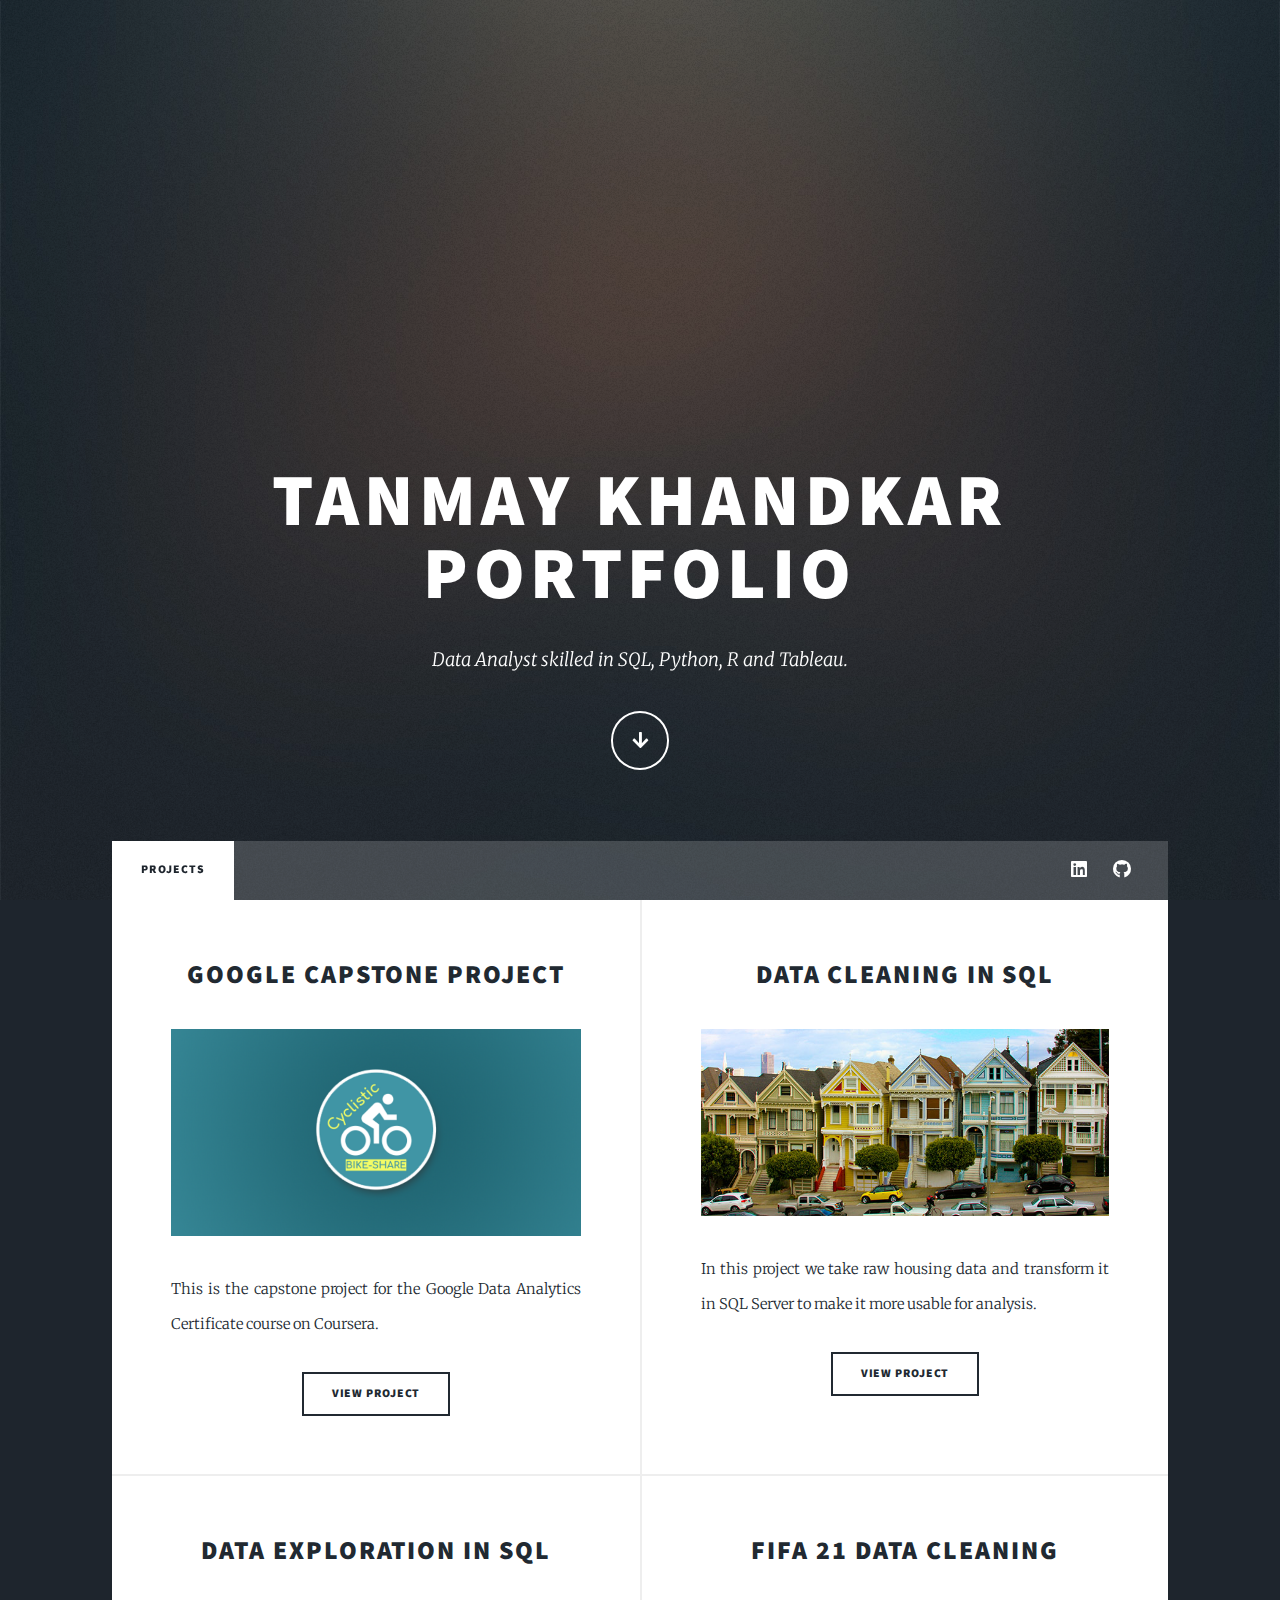
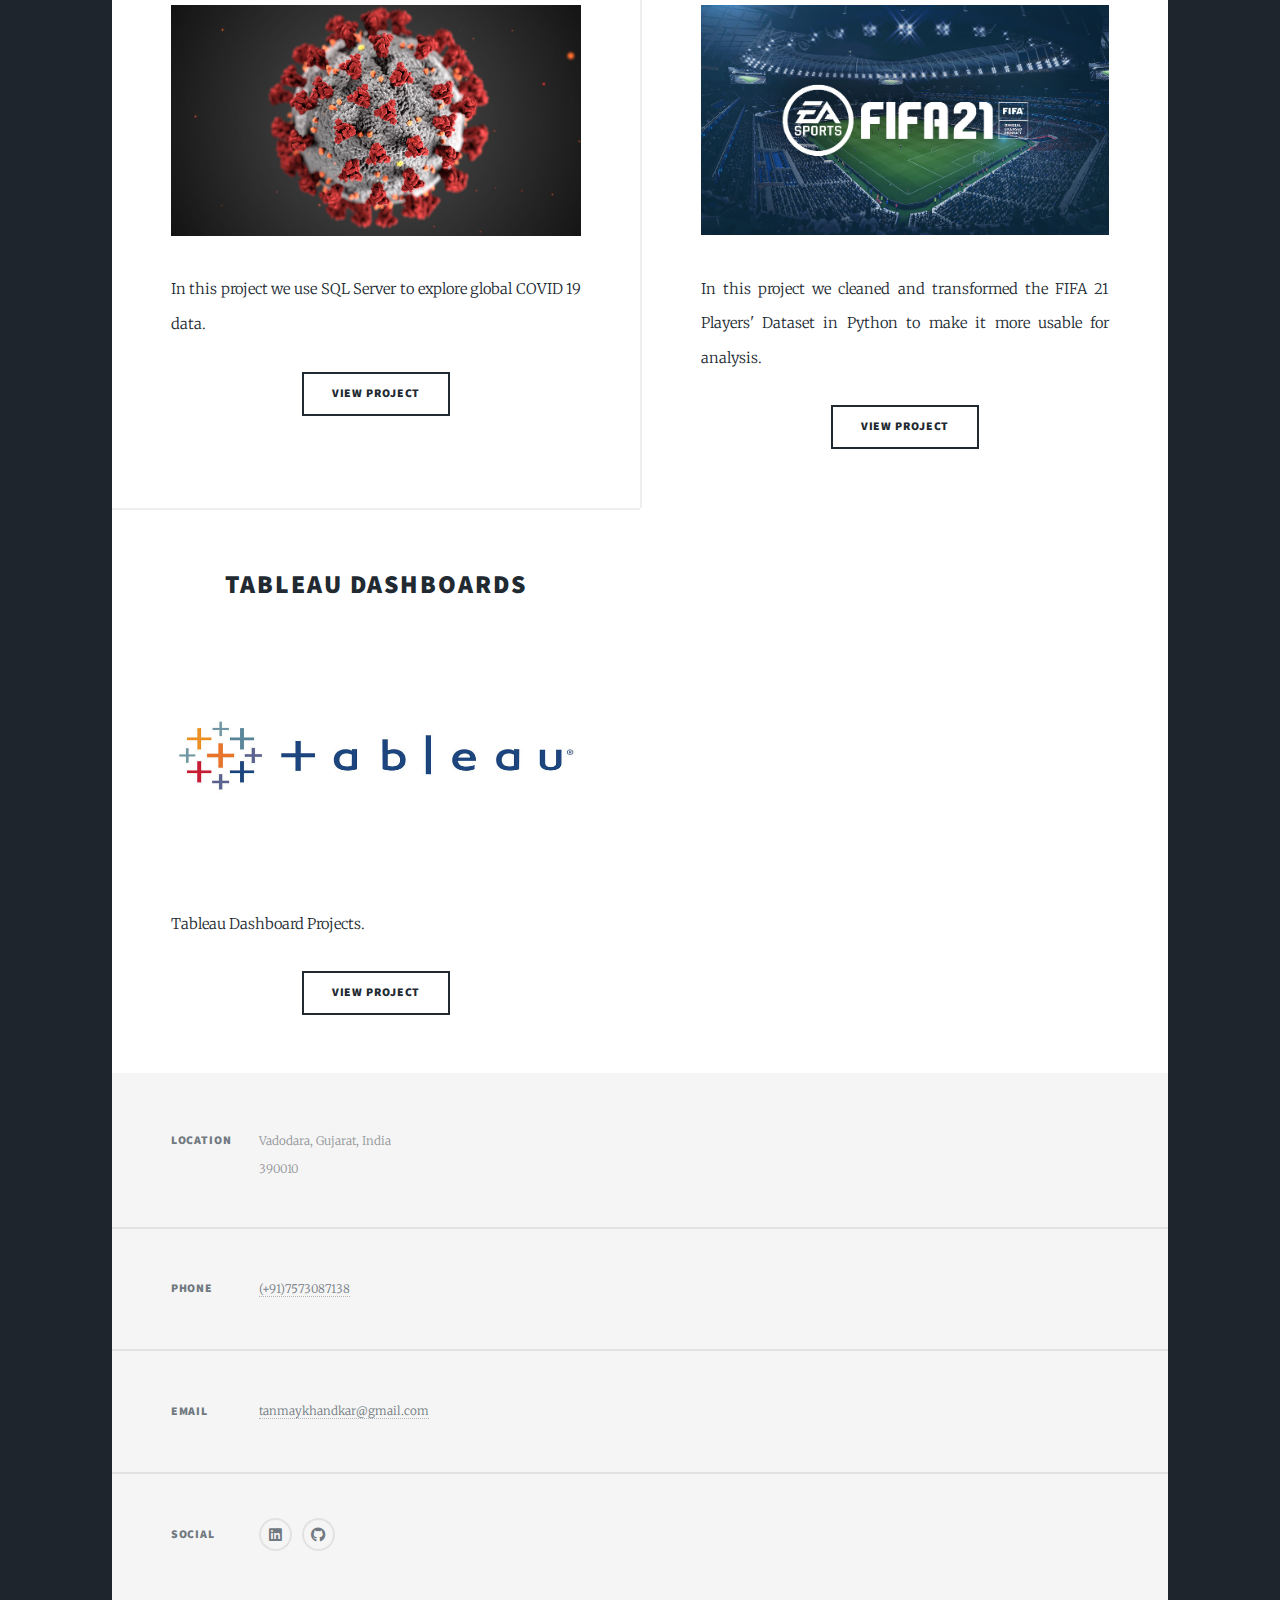
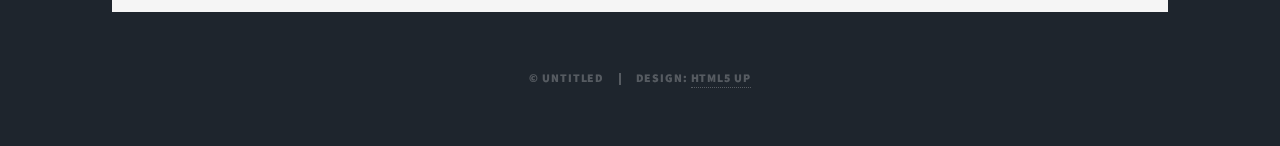
==== index.html @ 7496e167 "Add files via upload" ====
<!DOCTYPE HTML>
<!--
	Massively by HTML5 UP
	html5up.net | @ajlkn
	Free for personal and commercial use under the CCA 3.0 license (html5up.net/license)
-->
<html>
	<head>
		<title>Tanmay Khandkar Portfolio</title>
		<meta charset="utf-8" />
		<meta name="viewport" content="width=device-width, initial-scale=1, user-scalable=no" />
		<link rel="stylesheet" href="assets/css/main.css" />
		<noscript><link rel="stylesheet" href="assets/css/noscript.css" /></noscript>
	</head>
	<body class="is-preload">

		<!-- Wrapper -->
			<div id="wrapper" class="fade-in">

				<!-- Intro -->
					<div id="intro">
						<h1>Tanmay Khandkar<br />
							Portfolio
						</h1>
						<p>Data Analyst skilled in SQL, Python, R and Tableau. <br />
						</p>
						<ul class="actions">
							<li><a href="#header" class="button icon solid solo fa-arrow-down scrolly">Continue</a></li>
						</ul>
					</div>

				<!-- Header -->
					<header id="header">
						<a href="index.html" class="logo">Tanmay The Analyst</a>
					</header>

				<!-- Nav -->
					<nav id="nav">
						<ul class="links">
							<li class="active"><a href="index.html">Projects</a></li>
					
						</ul>
						<ul class="icons">
							<li><a href="https://www.linkedin.com/in/tanmay-khandkar-b4a667252/" target="_blank" class="icon brands alt fa-linkedin"><span class="label">LinkedIn</span></a></li>
							<li><a href="https://github.com/TanmayKhandkar00" target="_blank" class="icon brands alt fa-github"><span class="label">GitHub</span></a></li>
							
						</ul>
					</nav>

				<!-- Main -->
					<div id="main">

						<!-- Featured Post -->
							<!-- <article class="post featured">
								<header class="major">
									
									<h2><a href="#">Google Data Analytics Capstone Project<br />
									</a></h2>
									<p></p>
								</header>
								<a href="#" class="image main"><img src="images/pic01.jpg" alt="" /></a>
								<ul class="actions special">
									<li><a href="#" class="button large">Full Story</a></li>
								</ul>
							</article> -->

						<!-- Posts -->
							<section class="posts">
								<article>
									<header>
										
										<h2><a href="#">Google Capstone Project<br />
										</a></h2>
									</header>
									<a href="#" class="image fit"><img src="images/cyclistic2.png" alt="" /></a>
									<p>This is the capstone project for the Google Data Analytics Certificate course on Coursera.</p>
									<ul class="actions special">
										<li><a href="#" class="button">View Project</a></li>
									</ul>
								</article>
								<article>
									<header>
										
										<h2><a href="#">Data Cleaning in SQL<br />
										</a></h2>
									</header>
									<a href="#" class="image fit"><img src="images/housing.jpg" alt="" /></a>
									<p>In this project we take raw housing data and transform it in SQL Server to make it more usable for analysis.</p>
									<ul class="actions special">
										<li><a href="https://github.com/TanmayKhandkar00/Data-Cleaning-in-SQL" class="button">View Project</a></li>
									</ul>
								</article>
								<article>
									<header>
										
										<h2><a href="#">Data Exploration in SQL<br />
										</a></h2>
									</header>
									<a href="#" class="image fit"><img src="images/covid.jpg" alt="" /></a>
									<p>In this project we use SQL Server to explore global COVID 19 data.</p>
									<ul class="actions special">
										<li><a href="https://github.com/TanmayKhandkar00/COVID19-Data-Exploration" class="button">View Project</a></li>
									</ul>
								</article>
								<article>
									<header>
										
										<h2><a href="#">FIFA 21 Data Cleaning<br />
										</a></h2>
									</header>
									<a href="#" class="image fit"><img src="images/fifa-21-1.jpg" alt="" /></a>
									<p>In this project we cleaned and transformed the FIFA 21 Players' Dataset in Python to make it more usable for analysis.</p>
									<ul class="actions special">
										<li><a href="https://github.com/TanmayKhandkar00/FIFA-21-Data-Cleaning-Project-in-Python" class="button">View Project</a></li>
									</ul>
								</article>
								<article>
									<header>
										
										<h2><a href="#">Tableau Dashboards<br />
										</a></h2>
									</header>
									<a href="#" class="image fit"><img src="images/tableau.jpg" alt="" /></a>
									<p>Tableau Dashboard Projects.</p>
									<ul class="actions special">
										<li><a href="https://public.tableau.com/app/profile/tanmay.khandkar/vizzes" class="button">View Project</a></li>
									</ul>
								</article>
							     
								<!-- -----------------------Add more projects below----------------------------- -->

								<!-- <article>
									<header>
										<span class="date">April 7, 2017</span>
										<h2><a href="#">Augue lorem<br />
										primis vestibulum</a></h2>
									</header>
									<a href="#" class="image fit"><img src="images/pic07.jpg" alt="" /></a>
									<p>Donec eget ex magna. Interdum et malesuada fames ac ante ipsum primis in faucibus. Pellentesque venenatis dolor imperdiet dolor mattis sagittis magna etiam.</p>
									<ul class="actions special">
										<li><a href="#" class="button">Full Story</a></li>
									</ul>
								</article> -->
							</section>

						<!-- Footer -->
							

					</div>

				<!-- Footer -->
					<footer id="footer">
						<!-- <section>
							<form method="post" action="#">
								<div class="fields">
									<div class="field">
										<label for="name">Name</label>
										<input type="text" name="name" id="name" />
									</div>
									<div class="field">
										<label for="email">Email</label>
										<input type="text" name="email" id="email" />
									</div>
									<div class="field">
										<label for="message">Message</label>
										<textarea name="message" id="message" rows="3"></textarea>
									</div>
								</div>
								<ul class="actions">
									<li><input type="submit" value="Send Message" /></li>
								</ul>
							</form>
						</section> -->
						<section class="split contact">
							<section class="alt">
								<h3>Location</h3>
								<p>Vadodara, Gujarat, India<br />
								390010</p>
							</section>
							<section>
								<h3>Phone</h3>
								<p><a href="#">(+91)7573087138</a></p>
							</section>
							<section>
								<h3>Email</h3>
								<p><a href="#">tanmaykhandkar@gmail.com</a></p>
							</section>
							<section>
								<h3>Social</h3>
								<ul class="icons alt">
									
									<li><a href="https://www.linkedin.com/in/tanmay-khandkar-b4a667252/" target="_blank" class="icon brands alt fa-linkedin"><span class="label">LinkedIn</span></a></li>
									<li><a href="https://github.com/TanmayKhandkar00" target="_blank" class="icon brands alt fa-github"><span class="label">GitHub</span></a></li>
								</ul>
							</section>
						</section>
					</footer>

				<!-- Copyright -->
					<div id="copyright">
						<ul><li>&copy; Untitled</li><li>Design: <a href="https://html5up.net">HTML5 UP</a></li></ul>
					</div>

			</div>

		<!-- Scripts -->
			<script src="assets/js/jquery.min.js"></script>
			<script src="assets/js/jquery.scrollex.min.js"></script>
			<script src="assets/js/jquery.scrolly.min.js"></script>
			<script src="assets/js/browser.min.js"></script>
			<script src="assets/js/breakpoints.min.js"></script>
			<script src="assets/js/util.js"></script>
			<script src="assets/js/main.js"></script>

	</body>
</html>
---- assets/css/main.css ----
@import url(fontawesome-all.min.css);
@import url("https://fonts.googleapis.com/css?family=Merriweather:300,700,300italic,700italic|Source+Sans+Pro:900");

/*
	Massively by HTML5 UP
	html5up.net | @ajlkn
	Free for personal and commercial use under the CCA 3.0 license (html5up.net/license)
*/

html, body, div, span, applet, object,
iframe, h1, h2, h3, h4, h5, h6, p, blockquote,
pre, a, abbr, acronym, address, big, cite,
code, del, dfn, em, img, ins, kbd, q, s, samp,
small, strike, strong, sub, sup, tt, var, b,
u, i, center, dl, dt, dd, ol, ul, li, fieldset,
form, label, legend, table, caption, tbody,
tfoot, thead, tr, th, td, article, aside,
canvas, details, embed, figure, figcaption,
footer, header, hgroup, menu, nav, output, ruby,
section, summary, time, mark, audio, video {
	margin: 0;
	padding: 0;
	border: 0;
	font-size: 100%;
	font: inherit;
	vertical-align: baseline;}

article, aside, details, figcaption, figure,
footer, header, hgroup, menu, nav, section {
	display: block;}

body {
	line-height: 1;
}

ol, ul {
	list-style: none;
}

blockquote, q {
	quotes: none;
}

	blockquote:before, blockquote:after, q:before, q:after {
		content: '';
		content: none;
	}

table {
	border-collapse: collapse;
	border-spacing: 0;
}

body {
	-webkit-text-size-adjust: none;
}

mark {
	background-color: transparent;
	color: inherit;
}

input::-moz-focus-inner {
	border: 0;
	padding: 0;
}

input, select, textarea {
	-moz-appearance: none;
	-webkit-appearance: none;
	-ms-appearance: none;
	appearance: none;
}

/* Basic */

	@-ms-viewport {
		width: device-width;
	}

	body {
		-ms-overflow-style: scrollbar;
	}

	@media screen and (max-width: 480px) {

		html, body {
			min-width: 320px;
		}

	}

	html {
		box-sizing: border-box;
	}

	*, *:before, *:after {
		box-sizing: inherit;
	}

	body {
		background-color: #1e252d;
	}

		body.is-preload *, body.is-preload *:before, body.is-preload *:after {
			-moz-animation: none !important;
			-webkit-animation: none !important;
			-ms-animation: none !important;
			animation: none !important;
			-moz-transition: none !important;
			-webkit-transition: none !important;
			-ms-transition: none !important;
			transition: none !important;
		}

/* Type */

	html {
		font-size: 16pt;
	}

		@media screen and (max-width: 1680px) {

			html {
				font-size: 12pt;
			}

		}

		@media screen and (max-width: 1280px) {

			html {
				font-size: 11pt;
			}

		}

		@media screen and (max-width: 360px) {

			html {
				font-size: 10pt;
			}

		}

	body {
		color: #212931;
	}

	body, input, select, textarea {
		font-family: "Merriweather", Georgia, serif;
		font-weight: 300;
		font-size: 1rem;
		line-height: 2.375;
	}

	a {
		-moz-transition: color 0.2s ease-in-out, background-color 0.2s ease-in-out, border-color 0.2s ease-in-out, box-shadow 0.2s ease-in-out;
		-webkit-transition: color 0.2s ease-in-out, background-color 0.2s ease-in-out, border-color 0.2s ease-in-out, box-shadow 0.2s ease-in-out;
		-ms-transition: color 0.2s ease-in-out, background-color 0.2s ease-in-out, border-color 0.2s ease-in-out, box-shadow 0.2s ease-in-out;
		transition: color 0.2s ease-in-out, background-color 0.2s ease-in-out, border-color 0.2s ease-in-out, box-shadow 0.2s ease-in-out;
		border-bottom: dotted 1px;
		text-decoration: none;
	}

		a:hover {
			border-bottom-color: transparent;
		}

	strong, b {
		font-weight: 600;
	}

	em, i {
		font-style: italic;
	}

	p {
		text-align: justify;
		margin: 0 0 2rem 0;
	}

	h1, h2, h3, h4, h5, h6 {
		font-family: "Source Sans Pro", Helvetica, sans-serif;
		font-weight: 900;
		line-height: 1.5;
		letter-spacing: 0.075em;
		text-transform: uppercase;
		margin: 0 0 1rem 0;
	}

		h1 a, h2 a, h3 a, h4 a, h5 a, h6 a {
			border-bottom: 0;
			color: inherit;
			text-decoration: none;
		}

	h1 {
		font-size: 4rem;
		line-height: 1.1;
		margin: 0 0 2rem 0;
	}

	h2 {
		font-size: 1.75rem;
		line-height: 1.3;
		margin: 0 0 1.5rem 0;
	}

	h3 {
		font-size: 1.25rem;
		margin: 0 0 1.5rem 0;
	}

	h4 {
		font-size: 1rem;
	}

	h5 {
		font-size: 0.9rem;
	}

	h6 {
		font-size: 0.8rem;
	}

	sub {
		font-size: 0.8rem;
		position: relative;
		top: 0.5rem;
	}

	sup {
		font-size: 0.8rem;
		position: relative;
		top: -0.5rem;
	}

	blockquote {
		border-left: solid 4px;
		font-style: italic;
		margin: 0 0 2rem 0;
		padding: 0.5rem 0 0.5rem 2rem;
	}

	code {
		border: solid 2px;
		font-family: "Courier New", monospace;
		font-size: 0.9rem;
		margin: 0 0.25rem;
		padding: 0.25rem 0.65rem;
	}

	pre {
		-webkit-overflow-scrolling: touch;
		font-family: "Courier New", monospace;
		font-size: 0.9rem;
		margin: 0 0 2rem 0;
	}

		pre code {
			display: block;
			line-height: 1.75;
			padding: 1rem 1.5rem;
			overflow-x: auto;
		}

	hr {
		border: 0;
		border-bottom: solid 2px;
		margin: 3rem 0;
	}

		hr.major {
			margin: 5rem 0;
		}

	.align-left {
		text-align: left;
	}

	.align-center {
		text-align: center;
	}

	.align-right {
		text-align: right;
	}

	input, select, textarea {
		color: #212931;
	}

	a {
		color: #212931;
		border-bottom-color: rgba(33, 41, 49, 0.5);
	}

		a:hover {
			border-bottom-color: transparent;
			color: #18bfef !important;
		}

	strong, b {
		color: #212931;
	}

	h1, h2, h3, h4, h5, h6 {
		color: #212931;
	}

	blockquote {
		border-left-color: #eeeeee;
	}

	code {
		background: rgba(220, 220, 220, 0.25);
		border-color: #eeeeee;
	}

	hr {
		border-bottom-color: #eeeeee;
	}

/* Row */

	.row {
		display: flex;
		flex-wrap: wrap;
		box-sizing: border-box;
		align-items: stretch;
	}

		.row > * {
			box-sizing: border-box;
		}

		.row.gtr-uniform > * > :last-child {
			margin-bottom: 0;
		}

		.row.aln-left {
			justify-content: flex-start;
		}

		.row.aln-center {
			justify-content: center;
		}

		.row.aln-right {
			justify-content: flex-end;
		}

		.row.aln-top {
			align-items: flex-start;
		}

		.row.aln-middle {
			align-items: center;
		}

		.row.aln-bottom {
			align-items: flex-end;
		}

		.row > .imp {
			order: -1;
		}

		.row > .col-1 {
			width: 8.33333%;
		}

		.row > .off-1 {
			margin-left: 8.33333%;
		}

		.row > .col-2 {
			width: 16.66667%;
		}

		.row > .off-2 {
			margin-left: 16.66667%;
		}

		.row > .col-3 {
			width: 25%;
		}

		.row > .off-3 {
			margin-left: 25%;
		}

		.row > .col-4 {
			width: 33.33333%;
		}

		.row > .off-4 {
			margin-left: 33.33333%;
		}

		.row > .col-5 {
			width: 41.66667%;
		}

		.row > .off-5 {
			margin-left: 41.66667%;
		}

		.row > .col-6 {
			width: 50%;
		}

		.row > .off-6 {
			margin-left: 50%;
		}

		.row > .col-7 {
			width: 58.33333%;
		}

		.row > .off-7 {
			margin-left: 58.33333%;
		}

		.row > .col-8 {
			width: 66.66667%;
		}

		.row > .off-8 {
			margin-left: 66.66667%;
		}

		.row > .col-9 {
			width: 75%;
		}

		.row > .off-9 {
			margin-left: 75%;
		}

		.row > .col-10 {
			width: 83.33333%;
		}

		.row > .off-10 {
			margin-left: 83.33333%;
		}

		.row > .col-11 {
			width: 91.66667%;
		}

		.row > .off-11 {
			margin-left: 91.66667%;
		}

		.row > .col-12 {
			width: 100%;
		}

		.row > .off-12 {
			margin-left: 100%;
		}

		.row.gtr-0 {
			margin-top: 0;
			margin-left: 0rem;
		}

			.row.gtr-0 > * {
				padding: 0 0 0 0rem;
			}

			.row.gtr-0.gtr-uniform {
				margin-top: 0rem;
			}

				.row.gtr-0.gtr-uniform > * {
					padding-top: 0rem;
				}

		.row.gtr-25 {
			margin-top: 0;
			margin-left: -0.375rem;
		}

			.row.gtr-25 > * {
				padding: 0 0 0 0.375rem;
			}

			.row.gtr-25.gtr-uniform {
				margin-top: -0.375rem;
			}

				.row.gtr-25.gtr-uniform > * {
					padding-top: 0.375rem;
				}

		.row.gtr-50 {
			margin-top: 0;
			margin-left: -0.75rem;
		}

			.row.gtr-50 > * {
				padding: 0 0 0 0.75rem;
			}

			.row.gtr-50.gtr-uniform {
				margin-top: -0.75rem;
			}

				.row.gtr-50.gtr-uniform > * {
					padding-top: 0.75rem;
				}

		.row {
			margin-top: 0;
			margin-left: -1.5rem;
		}

			.row > * {
				padding: 0 0 0 1.5rem;
			}

			.row.gtr-uniform {
				margin-top: -1.5rem;
			}

				.row.gtr-uniform > * {
					padding-top: 1.5rem;
				}

		.row.gtr-150 {
			margin-top: 0;
			margin-left: -2.25rem;
		}

			.row.gtr-150 > * {
				padding: 0 0 0 2.25rem;
			}

			.row.gtr-150.gtr-uniform {
				margin-top: -2.25rem;
			}

				.row.gtr-150.gtr-uniform > * {
					padding-top: 2.25rem;
				}

		.row.gtr-200 {
			margin-top: 0;
			margin-left: -3rem;
		}

			.row.gtr-200 > * {
				padding: 0 0 0 3rem;
			}

			.row.gtr-200.gtr-uniform {
				margin-top: -3rem;
			}

				.row.gtr-200.gtr-uniform > * {
					padding-top: 3rem;
				}

		@media screen and (max-width: 1680px) {

			.row {
				display: flex;
				flex-wrap: wrap;
				box-sizing: border-box;
				align-items: stretch;
			}

				.row > * {
					box-sizing: border-box;
				}

				.row.gtr-uniform > * > :last-child {
					margin-bottom: 0;
				}

				.row.aln-left {
					justify-content: flex-start;
				}

				.row.aln-center {
					justify-content: center;
				}

				.row.aln-right {
					justify-content: flex-end;
				}

				.row.aln-top {
					align-items: flex-start;
				}

				.row.aln-middle {
					align-items: center;
				}

				.row.aln-bottom {
					align-items: flex-end;
				}

				.row > .imp-xlarge {
					order: -1;
				}

				.row > .col-1-xlarge {
					width: 8.33333%;
				}

				.row > .off-1-xlarge {
					margin-left: 8.33333%;
				}

				.row > .col-2-xlarge {
					width: 16.66667%;
				}

				.row > .off-2-xlarge {
					margin-left: 16.66667%;
				}

				.row > .col-3-xlarge {
					width: 25%;
				}

				.row > .off-3-xlarge {
					margin-left: 25%;
				}

				.row > .col-4-xlarge {
					width: 33.33333%;
				}

				.row > .off-4-xlarge {
					margin-left: 33.33333%;
				}

				.row > .col-5-xlarge {
					width: 41.66667%;
				}

				.row > .off-5-xlarge {
					margin-left: 41.66667%;
				}

				.row > .col-6-xlarge {
					width: 50%;
				}

				.row > .off-6-xlarge {
					margin-left: 50%;
				}

				.row > .col-7-xlarge {
					width: 58.33333%;
				}

				.row > .off-7-xlarge {
					margin-left: 58.33333%;
				}

				.row > .col-8-xlarge {
					width: 66.66667%;
				}

				.row > .off-8-xlarge {
					margin-left: 66.66667%;
				}

				.row > .col-9-xlarge {
					width: 75%;
				}

				.row > .off-9-xlarge {
					margin-left: 75%;
				}

				.row > .col-10-xlarge {
					width: 83.33333%;
				}

				.row > .off-10-xlarge {
					margin-left: 83.33333%;
				}

				.row > .col-11-xlarge {
					width: 91.66667%;
				}

				.row > .off-11-xlarge {
					margin-left: 91.66667%;
				}

				.row > .col-12-xlarge {
					width: 100%;
				}

				.row > .off-12-xlarge {
					margin-left: 100%;
				}

				.row.gtr-0 {
					margin-top: 0;
					margin-left: 0rem;
				}

					.row.gtr-0 > * {
						padding: 0 0 0 0rem;
					}

					.row.gtr-0.gtr-uniform {
						margin-top: 0rem;
					}

						.row.gtr-0.gtr-uniform > * {
							padding-top: 0rem;
						}

				.row.gtr-25 {
					margin-top: 0;
					margin-left: -0.375rem;
				}

					.row.gtr-25 > * {
						padding: 0 0 0 0.375rem;
					}

					.row.gtr-25.gtr-uniform {
						margin-top: -0.375rem;
					}

						.row.gtr-25.gtr-uniform > * {
							padding-top: 0.375rem;
						}

				.row.gtr-50 {
					margin-top: 0;
					margin-left: -0.75rem;
				}

					.row.gtr-50 > * {
						padding: 0 0 0 0.75rem;
					}

					.row.gtr-50.gtr-uniform {
						margin-top: -0.75rem;
					}

						.row.gtr-50.gtr-uniform > * {
							padding-top: 0.75rem;
						}

				.row {
					margin-top: 0;
					margin-left: -1.5rem;
				}

					.row > * {
						padding: 0 0 0 1.5rem;
					}

					.row.gtr-uniform {
						margin-top: -1.5rem;
					}

						.row.gtr-uniform > * {
							padding-top: 1.5rem;
						}

				.row.gtr-150 {
					margin-top: 0;
					margin-left: -2.25rem;
				}

					.row.gtr-150 > * {
						padding: 0 0 0 2.25rem;
					}

					.row.gtr-150.gtr-uniform {
						margin-top: -2.25rem;
					}

						.row.gtr-150.gtr-uniform > * {
							padding-top: 2.25rem;
						}

				.row.gtr-200 {
					margin-top: 0;
					margin-left: -3rem;
				}

					.row.gtr-200 > * {
						padding: 0 0 0 3rem;
					}

					.row.gtr-200.gtr-uniform {
						margin-top: -3rem;
					}

						.row.gtr-200.gtr-uniform > * {
							padding-top: 3rem;
						}

		}

		@media screen and (max-width: 1280px) {

			.row {
				display: flex;
				flex-wrap: wrap;
				box-sizing: border-box;
				align-items: stretch;
			}

				.row > * {
					box-sizing: border-box;
				}

				.row.gtr-uniform > * > :last-child {
					margin-bottom: 0;
				}

				.row.aln-left {
					justify-content: flex-start;
				}

				.row.aln-center {
					justify-content: center;
				}

				.row.aln-right {
					justify-content: flex-end;
				}

				.row.aln-top {
					align-items: flex-start;
				}

				.row.aln-middle {
					align-items: center;
				}

				.row.aln-bottom {
					align-items: flex-end;
				}

				.row > .imp-large {
					order: -1;
				}

				.row > .col-1-large {
					width: 8.33333%;
				}

				.row > .off-1-large {
					margin-left: 8.33333%;
				}

				.row > .col-2-large {
					width: 16.66667%;
				}

				.row > .off-2-large {
					margin-left: 16.66667%;
				}

				.row > .col-3-large {
					width: 25%;
				}

				.row > .off-3-large {
					margin-left: 25%;
				}

				.row > .col-4-large {
					width: 33.33333%;
				}

				.row > .off-4-large {
					margin-left: 33.33333%;
				}

				.row > .col-5-large {
					width: 41.66667%;
				}

				.row > .off-5-large {
					margin-left: 41.66667%;
				}

				.row > .col-6-large {
					width: 50%;
				}

				.row > .off-6-large {
					margin-left: 50%;
				}

				.row > .col-7-large {
					width: 58.33333%;
				}

				.row > .off-7-large {
					margin-left: 58.33333%;
				}

				.row > .col-8-large {
					width: 66.66667%;
				}

				.row > .off-8-large {
					margin-left: 66.66667%;
				}

				.row > .col-9-large {
					width: 75%;
				}

				.row > .off-9-large {
					margin-left: 75%;
				}

				.row > .col-10-large {
					width: 83.33333%;
				}

				.row > .off-10-large {
					margin-left: 83.33333%;
				}

				.row > .col-11-large {
					width: 91.66667%;
				}

				.row > .off-11-large {
					margin-left: 91.66667%;
				}

				.row > .col-12-large {
					width: 100%;
				}

				.row > .off-12-large {
					margin-left: 100%;
				}

				.row.gtr-0 {
					margin-top: 0;
					margin-left: 0rem;
				}

					.row.gtr-0 > * {
						padding: 0 0 0 0rem;
					}

					.row.gtr-0.gtr-uniform {
						margin-top: 0rem;
					}

						.row.gtr-0.gtr-uniform > * {
							padding-top: 0rem;
						}

				.row.gtr-25 {
					margin-top: 0;
					margin-left: -0.375rem;
				}

					.row.gtr-25 > * {
						padding: 0 0 0 0.375rem;
					}

					.row.gtr-25.gtr-uniform {
						margin-top: -0.375rem;
					}

						.row.gtr-25.gtr-uniform > * {
							padding-top: 0.375rem;
						}

				.row.gtr-50 {
					margin-top: 0;
					margin-left: -0.75rem;
				}

					.row.gtr-50 > * {
						padding: 0 0 0 0.75rem;
					}

					.row.gtr-50.gtr-uniform {
						margin-top: -0.75rem;
					}

						.row.gtr-50.gtr-uniform > * {
							padding-top: 0.75rem;
						}

				.row {
					margin-top: 0;
					margin-left: -1.5rem;
				}

					.row > * {
						padding: 0 0 0 1.5rem;
					}

					.row.gtr-uniform {
						margin-top: -1.5rem;
					}

						.row.gtr-uniform > * {
							padding-top: 1.5rem;
						}

				.row.gtr-150 {
					margin-top: 0;
					margin-left: -2.25rem;
				}

					.row.gtr-150 > * {
						padding: 0 0 0 2.25rem;
					}

					.row.gtr-150.gtr-uniform {
						margin-top: -2.25rem;
					}

						.row.gtr-150.gtr-uniform > * {
							padding-top: 2.25rem;
						}

				.row.gtr-200 {
					margin-top: 0;
					margin-left: -3rem;
				}

					.row.gtr-200 > * {
						padding: 0 0 0 3rem;
					}

					.row.gtr-200.gtr-uniform {
						margin-top: -3rem;
					}

						.row.gtr-200.gtr-uniform > * {
							padding-top: 3rem;
						}

		}

		@media screen and (max-width: 980px) {

			.row {
				display: flex;
				flex-wrap: wrap;
				box-sizing: border-box;
				align-items: stretch;
			}

				.row > * {
					box-sizing: border-box;
				}

				.row.gtr-uniform > * > :last-child {
					margin-bottom: 0;
				}

				.row.aln-left {
					justify-content: flex-start;
				}

				.row.aln-center {
					justify-content: center;
				}

				.row.aln-right {
					justify-content: flex-end;
				}

				.row.aln-top {
					align-items: flex-start;
				}

				.row.aln-middle {
					align-items: center;
				}

				.row.aln-bottom {
					align-items: flex-end;
				}

				.row > .imp-medium {
					order: -1;
				}

				.row > .col-1-medium {
					width: 8.33333%;
				}

				.row > .off-1-medium {
					margin-left: 8.33333%;
				}

				.row > .col-2-medium {
					width: 16.66667%;
				}

				.row > .off-2-medium {
					margin-left: 16.66667%;
				}

				.row > .col-3-medium {
					width: 25%;
				}

				.row > .off-3-medium {
					margin-left: 25%;
				}

				.row > .col-4-medium {
					width: 33.33333%;
				}

				.row > .off-4-medium {
					margin-left: 33.33333%;
				}

				.row > .col-5-medium {
					width: 41.66667%;
				}

				.row > .off-5-medium {
					margin-left: 41.66667%;
				}

				.row > .col-6-medium {
					width: 50%;
				}

				.row > .off-6-medium {
					margin-left: 50%;
				}

				.row > .col-7-medium {
					width: 58.33333%;
				}

				.row > .off-7-medium {
					margin-left: 58.33333%;
				}

				.row > .col-8-medium {
					width: 66.66667%;
				}

				.row > .off-8-medium {
					margin-left: 66.66667%;
				}

				.row > .col-9-medium {
					width: 75%;
				}

				.row > .off-9-medium {
					margin-left: 75%;
				}

				.row > .col-10-medium {
					width: 83.33333%;
				}

				.row > .off-10-medium {
					margin-left: 83.33333%;
				}

				.row > .col-11-medium {
					width: 91.66667%;
				}

				.row > .off-11-medium {
					margin-left: 91.66667%;
				}

				.row > .col-12-medium {
					width: 100%;
				}

				.row > .off-12-medium {
					margin-left: 100%;
				}

				.row.gtr-0 {
					margin-top: 0;
					margin-left: 0rem;
				}

					.row.gtr-0 > * {
						padding: 0 0 0 0rem;
					}

					.row.gtr-0.gtr-uniform {
						margin-top: 0rem;
					}

						.row.gtr-0.gtr-uniform > * {
							padding-top: 0rem;
						}

				.row.gtr-25 {
					margin-top: 0;
					margin-left: -0.375rem;
				}

					.row.gtr-25 > * {
						padding: 0 0 0 0.375rem;
					}

					.row.gtr-25.gtr-uniform {
						margin-top: -0.375rem;
					}

						.row.gtr-25.gtr-uniform > * {
							padding-top: 0.375rem;
						}

				.row.gtr-50 {
					margin-top: 0;
					margin-left: -0.75rem;
				}

					.row.gtr-50 > * {
						padding: 0 0 0 0.75rem;
					}

					.row.gtr-50.gtr-uniform {
						margin-top: -0.75rem;
					}

						.row.gtr-50.gtr-uniform > * {
							padding-top: 0.75rem;
						}

				.row {
					margin-top: 0;
					margin-left: -1.5rem;
				}

					.row > * {
						padding: 0 0 0 1.5rem;
					}

					.row.gtr-uniform {
						margin-top: -1.5rem;
					}

						.row.gtr-uniform > * {
							padding-top: 1.5rem;
						}

				.row.gtr-150 {
					margin-top: 0;
					margin-left: -2.25rem;
				}

					.row.gtr-150 > * {
						padding: 0 0 0 2.25rem;
					}

					.row.gtr-150.gtr-uniform {
						margin-top: -2.25rem;
					}

						.row.gtr-150.gtr-uniform > * {
							padding-top: 2.25rem;
						}

				.row.gtr-200 {
					margin-top: 0;
					margin-left: -3rem;
				}

					.row.gtr-200 > * {
						padding: 0 0 0 3rem;
					}

					.row.gtr-200.gtr-uniform {
						margin-top: -3rem;
					}

						.row.gtr-200.gtr-uniform > * {
							padding-top: 3rem;
						}

		}

		@media screen and (max-width: 736px) {

			.row {
				display: flex;
				flex-wrap: wrap;
				box-sizing: border-box;
				align-items: stretch;
			}

				.row > * {
					box-sizing: border-box;
				}

				.row.gtr-uniform > * > :last-child {
					margin-bottom: 0;
				}

				.row.aln-left {
					justify-content: flex-start;
				}

				.row.aln-center {
					justify-content: center;
				}

				.row.aln-right {
					justify-content: flex-end;
				}

				.row.aln-top {
					align-items: flex-start;
				}

				.row.aln-middle {
					align-items: center;
				}

				.row.aln-bottom {
					align-items: flex-end;
				}

				.row > .imp-small {
					order: -1;
				}

				.row > .col-1-small {
					width: 8.33333%;
				}

				.row > .off-1-small {
					margin-left: 8.33333%;
				}

				.row > .col-2-small {
					width: 16.66667%;
				}

				.row > .off-2-small {
					margin-left: 16.66667%;
				}

				.row > .col-3-small {
					width: 25%;
				}

				.row > .off-3-small {
					margin-left: 25%;
				}

				.row > .col-4-small {
					width: 33.33333%;
				}

				.row > .off-4-small {
					margin-left: 33.33333%;
				}

				.row > .col-5-small {
					width: 41.66667%;
				}

				.row > .off-5-small {
					margin-left: 41.66667%;
				}

				.row > .col-6-small {
					width: 50%;
				}

				.row > .off-6-small {
					margin-left: 50%;
				}

				.row > .col-7-small {
					width: 58.33333%;
				}

				.row > .off-7-small {
					margin-left: 58.33333%;
				}

				.row > .col-8-small {
					width: 66.66667%;
				}

				.row > .off-8-small {
					margin-left: 66.66667%;
				}

				.row > .col-9-small {
					width: 75%;
				}

				.row > .off-9-small {
					margin-left: 75%;
				}

				.row > .col-10-small {
					width: 83.33333%;
				}

				.row > .off-10-small {
					margin-left: 83.33333%;
				}

				.row > .col-11-small {
					width: 91.66667%;
				}

				.row > .off-11-small {
					margin-left: 91.66667%;
				}

				.row > .col-12-small {
					width: 100%;
				}

				.row > .off-12-small {
					margin-left: 100%;
				}

				.row.gtr-0 {
					margin-top: 0;
					margin-left: 0rem;
				}

					.row.gtr-0 > * {
						padding: 0 0 0 0rem;
					}

					.row.gtr-0.gtr-uniform {
						margin-top: 0rem;
					}

						.row.gtr-0.gtr-uniform > * {
							padding-top: 0rem;
						}

				.row.gtr-25 {
					margin-top: 0;
					margin-left: -0.375rem;
				}

					.row.gtr-25 > * {
						padding: 0 0 0 0.375rem;
					}

					.row.gtr-25.gtr-uniform {
						margin-top: -0.375rem;
					}

						.row.gtr-25.gtr-uniform > * {
							padding-top: 0.375rem;
						}

				.row.gtr-50 {
					margin-top: 0;
					margin-left: -0.75rem;
				}

					.row.gtr-50 > * {
						padding: 0 0 0 0.75rem;
					}

					.row.gtr-50.gtr-uniform {
						margin-top: -0.75rem;
					}

						.row.gtr-50.gtr-uniform > * {
							padding-top: 0.75rem;
						}

				.row {
					margin-top: 0;
					margin-left: -1.5rem;
				}

					.row > * {
						padding: 0 0 0 1.5rem;
					}

					.row.gtr-uniform {
						margin-top: -1.5rem;
					}

						.row.gtr-uniform > * {
							padding-top: 1.5rem;
						}

				.row.gtr-150 {
					margin-top: 0;
					margin-left: -2.25rem;
				}

					.row.gtr-150 > * {
						padding: 0 0 0 2.25rem;
					}

					.row.gtr-150.gtr-uniform {
						margin-top: -2.25rem;
					}

						.row.gtr-150.gtr-uniform > * {
							padding-top: 2.25rem;
						}

				.row.gtr-200 {
					margin-top: 0;
					margin-left: -3rem;
				}

					.row.gtr-200 > * {
						padding: 0 0 0 3rem;
					}

					.row.gtr-200.gtr-uniform {
						margin-top: -3rem;
					}

						.row.gtr-200.gtr-uniform > * {
							padding-top: 3rem;
						}

		}

		@media screen and (max-width: 480px) {

			.row {
				display: flex;
				flex-wrap: wrap;
				box-sizing: border-box;
				align-items: stretch;
			}

				.row > * {
					box-sizing: border-box;
				}

				.row.gtr-uniform > * > :last-child {
					margin-bottom: 0;
				}

				.row.aln-left {
					justify-content: flex-start;
				}

				.row.aln-center {
					justify-content: center;
				}

				.row.aln-right {
					justify-content: flex-end;
				}

				.row.aln-top {
					align-items: flex-start;
				}

				.row.aln-middle {
					align-items: center;
				}

				.row.aln-bottom {
					align-items: flex-end;
				}

				.row > .imp-xsmall {
					order: -1;
				}

				.row > .col-1-xsmall {
					width: 8.33333%;
				}

				.row > .off-1-xsmall {
					margin-left: 8.33333%;
				}

				.row > .col-2-xsmall {
					width: 16.66667%;
				}

				.row > .off-2-xsmall {
					margin-left: 16.66667%;
				}

				.row > .col-3-xsmall {
					width: 25%;
				}

				.row > .off-3-xsmall {
					margin-left: 25%;
				}

				.row > .col-4-xsmall {
					width: 33.33333%;
				}

				.row > .off-4-xsmall {
					margin-left: 33.33333%;
				}

				.row > .col-5-xsmall {
					width: 41.66667%;
				}

				.row > .off-5-xsmall {
					margin-left: 41.66667%;
				}

				.row > .col-6-xsmall {
					width: 50%;
				}

				.row > .off-6-xsmall {
					margin-left: 50%;
				}

				.row > .col-7-xsmall {
					width: 58.33333%;
				}

				.row > .off-7-xsmall {
					margin-left: 58.33333%;
				}

				.row > .col-8-xsmall {
					width: 66.66667%;
				}

				.row > .off-8-xsmall {
					margin-left: 66.66667%;
				}

				.row > .col-9-xsmall {
					width: 75%;
				}

				.row > .off-9-xsmall {
					margin-left: 75%;
				}

				.row > .col-10-xsmall {
					width: 83.33333%;
				}

				.row > .off-10-xsmall {
					margin-left: 83.33333%;
				}

				.row > .col-11-xsmall {
					width: 91.66667%;
				}

				.row > .off-11-xsmall {
					margin-left: 91.66667%;
				}

				.row > .col-12-xsmall {
					width: 100%;
				}

				.row > .off-12-xsmall {
					margin-left: 100%;
				}

				.row.gtr-0 {
					margin-top: 0;
					margin-left: 0rem;
				}

					.row.gtr-0 > * {
						padding: 0 0 0 0rem;
					}

					.row.gtr-0.gtr-uniform {
						margin-top: 0rem;
					}

						.row.gtr-0.gtr-uniform > * {
							padding-top: 0rem;
						}

				.row.gtr-25 {
					margin-top: 0;
					margin-left: -0.375rem;
				}

					.row.gtr-25 > * {
						padding: 0 0 0 0.375rem;
					}

					.row.gtr-25.gtr-uniform {
						margin-top: -0.375rem;
					}

						.row.gtr-25.gtr-uniform > * {
							padding-top: 0.375rem;
						}

				.row.gtr-50 {
					margin-top: 0;
					margin-left: -0.75rem;
				}

					.row.gtr-50 > * {
						padding: 0 0 0 0.75rem;
					}

					.row.gtr-50.gtr-uniform {
						margin-top: -0.75rem;
					}

						.row.gtr-50.gtr-uniform > * {
							padding-top: 0.75rem;
						}

				.row {
					margin-top: 0;
					margin-left: -1.5rem;
				}

					.row > * {
						padding: 0 0 0 1.5rem;
					}

					.row.gtr-uniform {
						margin-top: -1.5rem;
					}

						.row.gtr-uniform > * {
							padding-top: 1.5rem;
						}

				.row.gtr-150 {
					margin-top: 0;
					margin-left: -2.25rem;
				}

					.row.gtr-150 > * {
						padding: 0 0 0 2.25rem;
					}

					.row.gtr-150.gtr-uniform {
						margin-top: -2.25rem;
					}

						.row.gtr-150.gtr-uniform > * {
							padding-top: 2.25rem;
						}

				.row.gtr-200 {
					margin-top: 0;
					margin-left: -3rem;
				}

					.row.gtr-200 > * {
						padding: 0 0 0 3rem;
					}

					.row.gtr-200.gtr-uniform {
						margin-top: -3rem;
					}

						.row.gtr-200.gtr-uniform > * {
							padding-top: 3rem;
						}

		}

		@media screen and (max-width: 360px) {

			.row {
				display: flex;
				flex-wrap: wrap;
				box-sizing: border-box;
				align-items: stretch;
			}

				.row > * {
					box-sizing: border-box;
				}

				.row.gtr-uniform > * > :last-child {
					margin-bottom: 0;
				}

				.row.aln-left {
					justify-content: flex-start;
				}

				.row.aln-center {
					justify-content: center;
				}

				.row.aln-right {
					justify-content: flex-end;
				}

				.row.aln-top {
					align-items: flex-start;
				}

				.row.aln-middle {
					align-items: center;
				}

				.row.aln-bottom {
					align-items: flex-end;
				}

				.row > .imp-xxsmall {
					order: -1;
				}

				.row > .col-1-xxsmall {
					width: 8.33333%;
				}

				.row > .off-1-xxsmall {
					margin-left: 8.33333%;
				}

				.row > .col-2-xxsmall {
					width: 16.66667%;
				}

				.row > .off-2-xxsmall {
					margin-left: 16.66667%;
				}

				.row > .col-3-xxsmall {
					width: 25%;
				}

				.row > .off-3-xxsmall {
					margin-left: 25%;
				}

				.row > .col-4-xxsmall {
					width: 33.33333%;
				}

				.row > .off-4-xxsmall {
					margin-left: 33.33333%;
				}

				.row > .col-5-xxsmall {
					width: 41.66667%;
				}

				.row > .off-5-xxsmall {
					margin-left: 41.66667%;
				}

				.row > .col-6-xxsmall {
					width: 50%;
				}

				.row > .off-6-xxsmall {
					margin-left: 50%;
				}

				.row > .col-7-xxsmall {
					width: 58.33333%;
				}

				.row > .off-7-xxsmall {
					margin-left: 58.33333%;
				}

				.row > .col-8-xxsmall {
					width: 66.66667%;
				}

				.row > .off-8-xxsmall {
					margin-left: 66.66667%;
				}

				.row > .col-9-xxsmall {
					width: 75%;
				}

				.row > .off-9-xxsmall {
					margin-left: 75%;
				}

				.row > .col-10-xxsmall {
					width: 83.33333%;
				}

				.row > .off-10-xxsmall {
					margin-left: 83.33333%;
				}

				.row > .col-11-xxsmall {
					width: 91.66667%;
				}

				.row > .off-11-xxsmall {
					margin-left: 91.66667%;
				}

				.row > .col-12-xxsmall {
					width: 100%;
				}

				.row > .off-12-xxsmall {
					margin-left: 100%;
				}

				.row.gtr-0 {
					margin-top: 0;
					margin-left: 0rem;
				}

					.row.gtr-0 > * {
						padding: 0 0 0 0rem;
					}

					.row.gtr-0.gtr-uniform {
						margin-top: 0rem;
					}

						.row.gtr-0.gtr-uniform > * {
							padding-top: 0rem;
						}

				.row.gtr-25 {
					margin-top: 0;
					margin-left: -0.375rem;
				}

					.row.gtr-25 > * {
						padding: 0 0 0 0.375rem;
					}

					.row.gtr-25.gtr-uniform {
						margin-top: -0.375rem;
					}

						.row.gtr-25.gtr-uniform > * {
							padding-top: 0.375rem;
						}

				.row.gtr-50 {
					margin-top: 0;
					margin-left: -0.75rem;
				}

					.row.gtr-50 > * {
						padding: 0 0 0 0.75rem;
					}

					.row.gtr-50.gtr-uniform {
						margin-top: -0.75rem;
					}

						.row.gtr-50.gtr-uniform > * {
							padding-top: 0.75rem;
						}

				.row {
					margin-top: 0;
					margin-left: -1.5rem;
				}

					.row > * {
						padding: 0 0 0 1.5rem;
					}

					.row.gtr-uniform {
						margin-top: -1.5rem;
					}

						.row.gtr-uniform > * {
							padding-top: 1.5rem;
						}

				.row.gtr-150 {
					margin-top: 0;
					margin-left: -2.25rem;
				}

					.row.gtr-150 > * {
						padding: 0 0 0 2.25rem;
					}

					.row.gtr-150.gtr-uniform {
						margin-top: -2.25rem;
					}

						.row.gtr-150.gtr-uniform > * {
							padding-top: 2.25rem;
						}

				.row.gtr-200 {
					margin-top: 0;
					margin-left: -3rem;
				}

					.row.gtr-200 > * {
						padding: 0 0 0 3rem;
					}

					.row.gtr-200.gtr-uniform {
						margin-top: -3rem;
					}

						.row.gtr-200.gtr-uniform > * {
							padding-top: 3rem;
						}

		}

/* Box */

	.box {
		border: solid 2px;
		margin-bottom: 2rem;
		padding: 1.5rem;
	}

		.box > :last-child,
		.box > :last-child > :last-child,
		.box > :last-child > :last-child > :last-child {
			margin-bottom: 0;
		}

		.box.alt {
			border: 0;
			border-radius: 0;
			padding: 0;
		}

	.box {
		border-color: #eeeeee;
	}

/* Button */

	input[type="submit"],
	input[type="reset"],
	input[type="button"],
	button,
	.button {
		-moz-appearance: none;
		-webkit-appearance: none;
		-ms-appearance: none;
		appearance: none;
		-moz-transition: background-color 0.2s ease-in-out, box-shadow 0.2s ease-in-out, color 0.2s ease-in-out;
		-webkit-transition: background-color 0.2s ease-in-out, box-shadow 0.2s ease-in-out, color 0.2s ease-in-out;
		-ms-transition: background-color 0.2s ease-in-out, box-shadow 0.2s ease-in-out, color 0.2s ease-in-out;
		transition: background-color 0.2s ease-in-out, box-shadow 0.2s ease-in-out, color 0.2s ease-in-out;
		border: 0;
		border-radius: 0;
		cursor: pointer;
		display: inline-block;
		font-family: "Source Sans Pro", Helvetica, sans-serif;
		font-size: 0.8rem;
		font-weight: 900;
		letter-spacing: 0.075em;
		height: 3rem;
		line-height: 3rem;
		padding: 0 2rem;
		text-align: center;
		text-decoration: none;
		text-transform: uppercase;
		white-space: nowrap;
	}

		input[type="submit"].icon:before,
		input[type="reset"].icon:before,
		input[type="button"].icon:before,
		button.icon:before,
		.button.icon:before {
			margin-right: 0.5rem;
		}

		input[type="submit"].icon.solo,
		input[type="reset"].icon.solo,
		input[type="button"].icon.solo,
		button.icon.solo,
		.button.icon.solo {
			position: relative;
			width: 4rem;
			height: 4rem;
			line-height: 4rem;
			border-radius: 4rem;
			text-indent: 4rem;
			overflow: hidden;
			padding: 0;
			white-space: nowrap;
		}

			input[type="submit"].icon.solo:before,
			input[type="reset"].icon.solo:before,
			input[type="button"].icon.solo:before,
			button.icon.solo:before,
			.button.icon.solo:before {
				position: absolute;
				display: block;
				top: 0;
				left: 0;
				width: inherit;
				height: inherit;
				line-height: inherit;
				font-size: 1.25rem;
				margin-right: 0;
				text-align: center;
				text-indent: 0;
			}

		input[type="submit"].fit,
		input[type="reset"].fit,
		input[type="button"].fit,
		button.fit,
		.button.fit {
			width: 100%;
		}

		input[type="submit"].small,
		input[type="reset"].small,
		input[type="button"].small,
		button.small,
		.button.small {
			font-size: 0.7rem;
			height: 2.5rem;
			line-height: 2.5rem;
			padding: 0 1.5rem;
		}

		input[type="submit"].large,
		input[type="reset"].large,
		input[type="button"].large,
		button.large,
		.button.large {
			font-size: 0.9rem;
			height: 3.5rem;
			line-height: 3.5rem;
			padding: 0 2.75rem;
		}

		@media screen and (max-width: 980px) {

			input[type="submit"],
			input[type="reset"],
			input[type="button"],
			button,
			.button {
				font-size: 0.9rem;
				height: 3.25rem;
				line-height: 3.25rem;
			}

				input[type="submit"].large,
				input[type="reset"].large,
				input[type="button"].large,
				button.large,
				.button.large {
					font-size: 1rem;
					height: 3.75rem;
					line-height: 3.75rem;
				}

		}

		input[type="submit"].disabled, input[type="submit"]:disabled,
		input[type="reset"].disabled,
		input[type="reset"]:disabled,
		input[type="button"].disabled,
		input[type="button"]:disabled,
		button.disabled,
		button:disabled,
		.button.disabled,
		.button:disabled {
			pointer-events: none;
			opacity: 0.25;
		}

	input[type="submit"],
	input[type="reset"],
	input[type="button"],
	button,
	.button {
		background-color: transparent;
		box-shadow: inset 0 0 0 2px #212931;
		color: #212931 !important;
	}

		input[type="submit"]:hover,
		input[type="reset"]:hover,
		input[type="button"]:hover,
		button:hover,
		.button:hover {
			box-shadow: inset 0 0 0 2px #18bfef;
			color: #18bfef !important;
		}

		input[type="submit"].primary,
		input[type="reset"].primary,
		input[type="button"].primary,
		button.primary,
		.button.primary {
			background-color: #212931;
			box-shadow: none;
			color: #ffffff !important;
		}

			input[type="submit"].primary:hover,
			input[type="reset"].primary:hover,
			input[type="button"].primary:hover,
			button.primary:hover,
			.button.primary:hover {
				background-color: #18bfef;
			}

/* Form */

	form {
		margin: 0 0 2rem 0;
	}

		form > :last-child {
			margin-bottom: 0;
		}

		form > .fields {
			display: -moz-flex;
			display: -webkit-flex;
			display: -ms-flex;
			display: flex;
			-moz-flex-wrap: wrap;
			-webkit-flex-wrap: wrap;
			-ms-flex-wrap: wrap;
			flex-wrap: wrap;
			width: calc(100% + 3rem);
			margin: -1.5rem 0 2rem -1.5rem;
		}

			form > .fields > .field {
				-moz-flex-grow: 0;
				-webkit-flex-grow: 0;
				-ms-flex-grow: 0;
				flex-grow: 0;
				-moz-flex-shrink: 0;
				-webkit-flex-shrink: 0;
				-ms-flex-shrink: 0;
				flex-shrink: 0;
				padding: 1.5rem 0 0 1.5rem;
				width: calc(100% - 1.5rem);
			}

				form > .fields > .field.half {
					width: calc(50% - 0.75rem);
				}

				form > .fields > .field.third {
					width: calc(100%/3 - 0.5rem);
				}

				form > .fields > .field.quarter {
					width: calc(25% - 0.375rem);
				}

		@media screen and (max-width: 480px) {

			form > .fields {
				width: calc(100% + 3rem);
				margin: -1.5rem 0 2rem -1.5rem;
			}

				form > .fields > .field {
					padding: 1.5rem 0 0 1.5rem;
					width: calc(100% - 1.5rem);
				}

					form > .fields > .field.half {
						width: calc(100% - 1.5rem);
					}

					form > .fields > .field.third {
						width: calc(100% - 1.5rem);
					}

					form > .fields > .field.quarter {
						width: calc(100% - 1.5rem);
					}

		}

	label {
		display: block;
		font-family: "Source Sans Pro", Helvetica, sans-serif;
		font-weight: 900;
		line-height: 1.5;
		letter-spacing: 0.075em;
		font-size: 0.8rem;
		text-transform: uppercase;
		margin: 0 0 0.75rem 0;
	}

		@media screen and (max-width: 980px) {

			label {
				font-size: 0.9rem;
			}

		}

	input[type="text"],
	input[type="password"],
	input[type="email"],
	select,
	textarea {
		-moz-appearance: none;
		-webkit-appearance: none;
		-ms-appearance: none;
		appearance: none;
		background: transparent;
		border-radius: 0;
		border: solid 2px;
		color: inherit;
		display: block;
		outline: 0;
		padding: 0 1rem;
		text-decoration: none;
		width: 100%;
	}

		input[type="text"]:invalid,
		input[type="password"]:invalid,
		input[type="email"]:invalid,
		select:invalid,
		textarea:invalid {
			box-shadow: none;
		}

	select {
		background-size: 1.25rem;
		background-repeat: no-repeat;
		background-position: calc(100% - 1rem) center;
		height: 3rem;
		padding-right: 3rem;
		text-overflow: ellipsis;
	}

		select:focus::-ms-value {
			background-color: transparent;
		}

		select::-ms-expand {
			display: none;
		}

	input[type="text"],
	input[type="password"],
	input[type="email"],
	select {
		height: 3rem;
	}

	textarea {
		padding: 0.75rem 1rem;
	}

	input[type="checkbox"],
	input[type="radio"] {
		-moz-appearance: none;
		-webkit-appearance: none;
		-ms-appearance: none;
		appearance: none;
		display: block;
		float: left;
		margin-right: -2rem;
		opacity: 0;
		width: 1rem;
		z-index: -1;
	}

		input[type="checkbox"] + label,
		input[type="radio"] + label {
			text-decoration: none;
			cursor: pointer;
			display: inline-block;
			font-size: 1rem;
			letter-spacing: 0;
			font-family: "Merriweather", Georgia, serif;
			text-transform: none;
			font-weight: 300;
			padding-left: 2.8rem;
			padding-right: 1rem;
			position: relative;
		}

			input[type="checkbox"] + label:before,
			input[type="radio"] + label:before {
				-moz-osx-font-smoothing: grayscale;
				-webkit-font-smoothing: antialiased;
				display: inline-block;
				font-style: normal;
				font-variant: normal;
				text-rendering: auto;
				line-height: 1;
				text-transform: none !important;
				font-family: 'Font Awesome 5 Free';
				font-weight: 900;
			}

			input[type="checkbox"] + label:before,
			input[type="radio"] + label:before {
				border-radius: 0;
				border: solid 2px;
				content: '';
				display: inline-block;
				font-size: 0.8rem;
				height: 1.8rem;
				left: 0;
				line-height: 1.65rem;
				position: absolute;
				text-align: center;
				top: -0.125rem;
				width: 1.8rem;
			}

		input[type="checkbox"]:checked + label:before,
		input[type="radio"]:checked + label:before {
			content: '\f00c';
		}

	input[type="checkbox"] + label:before {
		border-radius: 0;
	}

	input[type="radio"] + label:before {
		border-radius: 100%;
	}

	::-webkit-input-placeholder {
		opacity: 1.0;
	}

	:-moz-placeholder {
		opacity: 1.0;
	}

	::-moz-placeholder {
		opacity: 1.0;
	}

	:-ms-input-placeholder {
		opacity: 1.0;
	}

	label {
		color: #212931;
	}

	input[type="text"],
	input[type="password"],
	input[type="email"],
	select,
	textarea {
		border-color: #eeeeee;
	}

		input[type="text"]:focus,
		input[type="password"]:focus,
		input[type="email"]:focus,
		select:focus,
		textarea:focus {
			border-color: #18bfef;
		}

	select {
		background-image: url("data:image/svg+xml;charset=utf8,%3Csvg xmlns='http://www.w3.org/2000/svg' width='40' height='40' preserveAspectRatio='none' viewBox='0 0 40 40'%3E%3Cpath d='M9.4,12.3l10.4,10.4l10.4-10.4c0.2-0.2,0.5-0.4,0.9-0.4c0.3,0,0.6,0.1,0.9,0.4l3.3,3.3c0.2,0.2,0.4,0.5,0.4,0.9 c0,0.4-0.1,0.6-0.4,0.9L20.7,31.9c-0.2,0.2-0.5,0.4-0.9,0.4c-0.3,0-0.6-0.1-0.9-0.4L4.3,17.3c-0.2-0.2-0.4-0.5-0.4-0.9 c0-0.4,0.1-0.6,0.4-0.9l3.3-3.3c0.2-0.2,0.5-0.4,0.9-0.4S9.1,12.1,9.4,12.3z' fill='%23eeeeee' /%3E%3C/svg%3E");
	}

		select option {
			background-color: #ffffff;
			color: #212931;
		}

	.select-wrapper:before {
		color: #eeeeee;
	}

	input[type="checkbox"] + label,
	input[type="radio"] + label {
		color: #212931;
	}

		input[type="checkbox"] + label:before,
		input[type="radio"] + label:before {
			border-color: #eeeeee;
		}

	input[type="checkbox"]:checked + label:before,
	input[type="radio"]:checked + label:before {
		background-color: #212931;
		border-color: #212931;
		color: #ffffff;
	}

	input[type="checkbox"]:focus + label:before,
	input[type="radio"]:focus + label:before {
		border-color: #18bfef;
	}

	::-webkit-input-placeholder {
		color: #909498 !important;
	}

	:-moz-placeholder {
		color: #909498 !important;
	}

	::-moz-placeholder {
		color: #909498 !important;
	}

	:-ms-input-placeholder {
		color: #909498 !important;
	}

	.formerize-placeholder {
		color: #909498 !important;
	}

/* Icon */

	.icon {
		text-decoration: none;
		border-bottom: none;
		position: relative;
	}

		.icon:before {
			-moz-osx-font-smoothing: grayscale;
			-webkit-font-smoothing: antialiased;
			display: inline-block;
			font-style: normal;
			font-variant: normal;
			text-rendering: auto;
			line-height: 1;
			text-transform: none !important;
			font-family: 'Font Awesome 5 Free';
			font-weight: 400;
		}

		.icon > .label {
			display: none;
		}

		.icon:before {
			line-height: inherit;
		}

		.icon.solid:before {
			font-weight: 900;
		}

		.icon.brands:before {
			font-family: 'Font Awesome 5 Brands';
		}

/* Image */

	.image {
		border: 0;
		display: inline-block;
		position: relative;
	}

		.image img {
			display: block;
		}

		.image.left, .image.right {
			max-width: 40%;
		}

			.image.left img, .image.right img {
				width: 100%;
			}

		.image.left {
			float: left;
			margin: 0 2rem 2rem 0;
			top: 0.75rem;
		}

		.image.right {
			float: right;
			margin: 0 0 2rem 2rem;
			top: 0.75rem;
		}

		.image.fit {
			display: block;
			margin: 2.5rem 0;
			width: 100%;
		}

			.image.fit:first-child {
				margin-top: 0;
			}

			.image.fit img {
				width: 100%;
			}

		.image.main {
			display: block;
			margin: 4rem 0;
			width: 100%;
		}

			.image.main:first-child {
				margin-top: 0;
			}

			.image.main img {
				width: 100%;
			}

		@media screen and (max-width: 736px) {

			.image.fit {
				margin: 2rem 0;
			}

			.image.main {
				margin: 2rem 0;
			}

		}

	a.image {
		overflow: hidden;
	}

		a.image img {
			-moz-transition: -moz-transform 0.2s ease-out;
			-webkit-transition: -webkit-transform 0.2s ease-out;
			-ms-transition: -ms-transform 0.2s ease-out;
			transition: transform 0.2s ease-out;
		}

		a.image:hover img {
			-moz-transform: scale(1.05);
			-webkit-transform: scale(1.05);
			-ms-transform: scale(1.05);
			transform: scale(1.05);
		}

/* Actions */

	ul.actions {
		display: -moz-flex;
		display: -webkit-flex;
		display: -ms-flex;
		display: flex;
		cursor: default;
		list-style: none;
		margin-left: -1rem;
		padding-left: 0;
	}

		ul.actions li {
			padding: 0 0 0 1rem;
			vertical-align: middle;
		}

		ul.actions.special {
			-moz-justify-content: center;
			-webkit-justify-content: center;
			-ms-justify-content: center;
			justify-content: center;
			width: 100%;
			margin-left: 0;
		}

			ul.actions.special li:first-child {
				padding-left: 0;
			}

		ul.actions.stacked {
			-moz-flex-direction: column;
			-webkit-flex-direction: column;
			-ms-flex-direction: column;
			flex-direction: column;
			margin-left: 0;
		}

			ul.actions.stacked li {
				padding: 1.3rem 0 0 0;
			}

				ul.actions.stacked li:first-child {
					padding-top: 0;
				}

		ul.actions.fit {
			width: calc(100% + 1rem);
		}

			ul.actions.fit li {
				-moz-flex-grow: 1;
				-webkit-flex-grow: 1;
				-ms-flex-grow: 1;
				flex-grow: 1;
				-moz-flex-shrink: 1;
				-webkit-flex-shrink: 1;
				-ms-flex-shrink: 1;
				flex-shrink: 1;
				width: 100%;
			}

				ul.actions.fit li > * {
					width: 100%;
				}

			ul.actions.fit.stacked {
				width: 100%;
			}

		@media screen and (max-width: 480px) {

			ul.actions:not(.fixed) {
				-moz-flex-direction: column;
				-webkit-flex-direction: column;
				-ms-flex-direction: column;
				flex-direction: column;
				margin-left: 0;
				width: 100% !important;
			}

				ul.actions:not(.fixed) li {
					-moz-flex-grow: 1;
					-webkit-flex-grow: 1;
					-ms-flex-grow: 1;
					flex-grow: 1;
					-moz-flex-shrink: 1;
					-webkit-flex-shrink: 1;
					-ms-flex-shrink: 1;
					flex-shrink: 1;
					padding: 1rem 0 0 0;
					text-align: center;
					width: 100%;
				}

					ul.actions:not(.fixed) li > * {
						width: 100%;
					}

					ul.actions:not(.fixed) li:first-child {
						padding-top: 0;
					}

					ul.actions:not(.fixed) li input[type="submit"],
					ul.actions:not(.fixed) li input[type="reset"],
					ul.actions:not(.fixed) li input[type="button"],
					ul.actions:not(.fixed) li button,
					ul.actions:not(.fixed) li .button {
						width: 100%;
					}

						ul.actions:not(.fixed) li input[type="submit"].icon:before,
						ul.actions:not(.fixed) li input[type="reset"].icon:before,
						ul.actions:not(.fixed) li input[type="button"].icon:before,
						ul.actions:not(.fixed) li button.icon:before,
						ul.actions:not(.fixed) li .button.icon:before {
							margin-left: -0.5rem;
						}

		}

/* Icons */

	ul.icons {
		cursor: default;
		list-style: none;
		padding-left: 0;
	}

		ul.icons li {
			display: inline-block;
			padding: 0 0.5rem 0 0;
			vertical-align: middle;
		}

			ul.icons li:last-child {
				padding-right: 0;
			}

			ul.icons li .icon:before {
				width: 2.25rem;
				height: 2.25rem;
				line-height: 2.25rem;
				display: inline-block;
				text-align: center;
				border-radius: 100%;
				font-size: 1.25rem;
			}

		ul.icons.alt li .icon:before {
			-moz-transition: color 0.2s ease-in-out, background-color 0.2s ease-in-out, border-color 0.2s ease-in-out, box-shadow 0.2s ease-in-out;
			-webkit-transition: color 0.2s ease-in-out, background-color 0.2s ease-in-out, border-color 0.2s ease-in-out, box-shadow 0.2s ease-in-out;
			-ms-transition: color 0.2s ease-in-out, background-color 0.2s ease-in-out, border-color 0.2s ease-in-out, box-shadow 0.2s ease-in-out;
			transition: color 0.2s ease-in-out, background-color 0.2s ease-in-out, border-color 0.2s ease-in-out, box-shadow 0.2s ease-in-out;
			font-size: 1rem;
		}

/* List */

	ol {
		list-style: decimal;
		margin: 0 0 2rem 0;
		padding-left: 1.25rem;
	}

		ol li {
			padding-left: 0.25rem;
		}

	ul {
		list-style: disc;
		margin: 0 0 2rem 0;
		padding-left: 1rem;
	}

		ul li {
			padding-left: 0.5rem;
		}

		ul.divided {
			list-style: none;
			padding-left: 0;
		}

			ul.divided li {
				border-top: solid 1px;
				padding: 0.5rem 0;
			}

				ul.divided li:first-child {
					border-top: 0;
					padding-top: 0;
				}

	dl {
		margin: 0 0 2rem 0;
	}

		dl dt {
			display: block;
			font-weight: 600;
			margin: 0 0 1rem 0;
		}

		dl dd {
			margin-left: 2rem;
		}

	ul.divided li {
		border-top-color: #eeeeee;
	}

	ul.icons li a.icon:hover:before {
		color: #18bfef;
	}

	ul.icons.alt li .icon:before {
		box-shadow: inset 0 0 0 2px #eeeeee;
	}

	ul.icons.alt li a.icon:hover:before {
		box-shadow: inset 0 0 0 2px #18bfef;
	}

/* Section/Article */

	section.special, article.special {
		text-align: center;
	}

	header {
		cursor: default;
	}

		header > .date {
			display: block;
			font-size: 0.8rem;
			height: 1;
			margin: 0 0 1rem 0;
			position: relative;
		}

		header > p {
			font-style: italic;
		}

		header > h1 + p {
			font-size: 1.1rem;
			margin-top: -0.5rem;
			line-height: 2;
		}

		header > h2 + p {
			font-size: 1rem;
			margin-top: -0.75rem;
		}

		header > h3 + p {
			font-size: 0.9rem;
			margin-top: -0.75rem;
		}

		header > h4 + p {
			font-size: 0.8rem;
			margin-top: -0.75rem;
		}

		header.major {
			margin: 0 0 4rem 0;
			text-align: center;
		}

			header.major > :last-child {
				margin-bottom: 0;
			}

			header.major > p {
				margin-top: 0;
				text-align: center;
			}

			header.major > .date {
				font-size: 1rem;
				margin: 0 0 4rem 0;
			}

				header.major > .date:before, header.major > .date:after {
					content: '';
					display: block;
					position: absolute;
					top: 50%;
					width: calc(50% - 6rem);
					border-top: solid 2px;
				}

				header.major > .date:before {
					left: 0;
				}

				header.major > .date:after {
					right: 0;
				}

		@media screen and (max-width: 980px) {

			header br {
				display: none;
			}

		}

		@media screen and (max-width: 736px) {

			header.major {
				margin: 0 0 2rem 0;
			}

		}

	header.major .date:before, header.major .date:after {
		border-top-color: #eeeeee;
	}

/* Table */

	.table-wrapper {
		-webkit-overflow-scrolling: touch;
		overflow-x: auto;
	}

	table {
		margin: 0 0 2rem 0;
		width: 100%;
	}

		table tbody tr {
			border: solid 1px;
			border-left: 0;
			border-right: 0;
		}

		table td {
			padding: 0.75rem 0.75rem;
		}

		table th {
			font-family: "Source Sans Pro", Helvetica, sans-serif;
			font-size: 0.8rem;
			font-weight: 900;
			letter-spacing: 0.075em;
			line-height: 1.5;
			padding: 0 0.75rem 0.75rem 0.75rem;
			text-align: left;
			text-transform: uppercase;
		}

			@media screen and (max-width: 980px) {

				table th {
					font-size: 0.9rem;
				}

			}

		table thead {
			border-bottom: solid 2px;
		}

		table tfoot {
			border-top: solid 2px;
		}

		table.alt {
			border-collapse: separate;
		}

			table.alt tbody tr td {
				border: solid 1px;
				border-left-width: 0;
				border-top-width: 0;
			}

				table.alt tbody tr td:first-child {
					border-left-width: 1px;
				}

			table.alt tbody tr:first-child td {
				border-top-width: 1px;
			}

			table.alt thead {
				border-bottom: 0;
			}

			table.alt tfoot {
				border-top: 0;
			}

	table tbody tr {
		border-color: #eeeeee;
	}

		table tbody tr:nth-child(2n + 1) {
			background-color: rgba(220, 220, 220, 0.25);
		}

	table th {
		color: #212931;
	}

	table thead {
		border-bottom-color: #eeeeee;
	}

	table tfoot {
		border-top-color: #eeeeee;
	}

	table.alt tbody tr td {
		border-color: #eeeeee;
	}

/* Pagination */

	.pagination {
		display: -moz-inline-flex;
		display: -webkit-inline-flex;
		display: -ms-inline-flex;
		display: inline-flex;
		-moz-user-select: none;
		-webkit-user-select: none;
		-ms-user-select: none;
		user-select: none;
		cursor: default;
		list-style: none;
		margin: 0 0 2rem 2px;
		padding: 0;
	}

		.pagination a, .pagination span {
			-moz-transition: background-color 0.2s ease-in-out, border-color 0.2s ease-in-out, box-shadow 0.2s ease-in-out, color 0.2s ease-in-out;
			-webkit-transition: background-color 0.2s ease-in-out, border-color 0.2s ease-in-out, box-shadow 0.2s ease-in-out, color 0.2s ease-in-out;
			-ms-transition: background-color 0.2s ease-in-out, border-color 0.2s ease-in-out, box-shadow 0.2s ease-in-out, color 0.2s ease-in-out;
			transition: background-color 0.2s ease-in-out, border-color 0.2s ease-in-out, box-shadow 0.2s ease-in-out, color 0.2s ease-in-out;
			border: solid 2px;
			display: inline-block;
			font-family: "Source Sans Pro", Helvetica, sans-serif;
			font-size: 0.8rem;
			font-weight: 900;
			height: 3rem;
			letter-spacing: 0.075em;
			line-height: calc(3rem - 4px);
			margin-left: -2px;
			min-width: 3rem;
			position: relative;
			text-align: center;
			text-decoration: none;
			text-transform: uppercase;
		}

		.pagination .next, .pagination .previous {
			text-decoration: none;
			padding: 0 1.75rem;
		}

			.pagination .next:before, .pagination .previous:before {
				-moz-osx-font-smoothing: grayscale;
				-webkit-font-smoothing: antialiased;
				display: inline-block;
				font-style: normal;
				font-variant: normal;
				text-rendering: auto;
				line-height: 1;
				text-transform: none !important;
				font-family: 'Font Awesome 5 Free';
				font-weight: 900;
			}

			.pagination .next:before, .pagination .previous:before {
				display: inline-block;
				color: inherit !important;
				line-height: inherit;
			}

		.pagination .previous:before {
			content: '\f104';
			margin-right: 0.9375em;
		}

		.pagination .next:before {
			content: '\f105';
			float: right;
			margin-left: 0.9375em;
		}

		@media screen and (max-width: 980px) {

			.pagination a, .pagination span {
				font-size: 0.9rem;
			}

		}

		@media screen and (max-width: 480px) {

			.pagination .page, .pagination .extra {
				display: none;
			}

		}

	.pagination a, .pagination span {
		border-color: #eeeeee;
	}

	.pagination a {
		color: #212931 !important;
	}

		.pagination a:hover {
			color: #18bfef !important;
			border-color: #18bfef;
			z-index: 1;
		}

			.pagination a:hover + a,
			.pagination a:hover + span {
				border-left-color: #18bfef;
			}

		.pagination a.active {
			background-color: #eeeeee;
		}

	.pagination span {
		color: #eeeeee;
	}

/* Wrapper */

	#wrapper {
		-moz-transition: opacity 0.5s ease;
		-webkit-transition: opacity 0.5s ease;
		-ms-transition: opacity 0.5s ease;
		transition: opacity 0.5s ease;
		position: relative;
		z-index: 1;
		overflow: hidden;
	}

		#wrapper > .bg {
			position: absolute;
			top: 0;
			left: 0;
			width: 100%;
			height: 100%;
			background-color: #212931;
			background-image: url("../../images/overlay.png"), linear-gradient(0deg, rgba(0, 0, 0, 0.1), rgba(0, 0, 0, 0.1)), url("../../images/bg.jpg");
			background-size: auto,								auto,														100% auto;
			background-position: center,								center,														top center;
			background-repeat: repeat,								no-repeat,													no-repeat;
			background-attachment: scroll,								scroll,														scroll;
			z-index: -1;
		}

			#wrapper > .bg.fixed {
				position: fixed;
				width: 100vw;
				height: 100vh;
			}

		#wrapper.fade-in:before {
			pointer-events: none;
			-moz-transition: opacity 1s ease-in-out;
			-webkit-transition: opacity 1s ease-in-out;
			-ms-transition: opacity 1s ease-in-out;
			transition: opacity 1s ease-in-out;
			-moz-transition-delay: 0.75s;
			-webkit-transition-delay: 0.75s;
			-ms-transition-delay: 0.75s;
			transition-delay: 0.75s;
			background: #1e252d;
			content: '';
			display: block;
			height: 100%;
			left: 0;
			opacity: 0;
			position: fixed;
			top: 0;
			width: 100%;
		}

		body.is-preload #wrapper.fade-in:before {
			opacity: 1;
		}

		@media screen and (orientation: portrait) {

			#wrapper > .bg {
				background-size: auto,								auto,														auto 175%;
			}

		}

/* Intro */

	#intro {
		color: #ffffff;
		padding: 8rem 4rem 6rem 4rem ;
		-moz-align-items: center;
		-webkit-align-items: center;
		-ms-align-items: center;
		align-items: center;
		display: -moz-flex;
		display: -webkit-flex;
		display: -ms-flex;
		display: flex;
		-moz-flex-direction: column;
		-webkit-flex-direction: column;
		-ms-flex-direction: column;
		flex-direction: column;
		-moz-justify-content: -moz-flex-end;
		-webkit-justify-content: -webkit-flex-end;
		-ms-justify-content: -ms-flex-end;
		justify-content: flex-end;
		-moz-transition: opacity 1s ease, -moz-transform 1s ease;
		-webkit-transition: opacity 1s ease, -webkit-transform 1s ease;
		-ms-transition: opacity 1s ease, -ms-transform 1s ease;
		transition: opacity 1s ease, transform 1s ease;
		position: relative;
		cursor: default;
		text-align: center;
		z-index: 1;
		min-height: 100vh;
	}

		#intro input, #intro select, #intro textarea {
			color: #ffffff;
		}

		#intro a {
			color: #ffffff;
			border-bottom-color: rgba(255, 255, 255, 0.5);
		}

			#intro a:hover {
				border-bottom-color: transparent;
				color: #18bfef !important;
			}

		#intro strong, #intro b {
			color: #ffffff;
		}

		#intro h1, #intro h2, #intro h3, #intro h4, #intro h5, #intro h6 {
			color: #ffffff;
		}

		#intro blockquote {
			border-left-color: #ffffff;
		}

		#intro code {
			background: rgba(255, 255, 255, 0.075);
			border-color: #ffffff;
		}

		#intro hr {
			border-bottom-color: #ffffff;
		}

		#intro input[type="submit"],
		#intro input[type="reset"],
		#intro input[type="button"],
		#intro button,
		#intro .button {
			background-color: transparent;
			box-shadow: inset 0 0 0 2px #ffffff;
			color: #ffffff !important;
		}

			#intro input[type="submit"]:hover,
			#intro input[type="reset"]:hover,
			#intro input[type="button"]:hover,
			#intro button:hover,
			#intro .button:hover {
				box-shadow: inset 0 0 0 2px #18bfef;
				color: #18bfef !important;
			}

			#intro input[type="submit"].primary,
			#intro input[type="reset"].primary,
			#intro input[type="button"].primary,
			#intro button.primary,
			#intro .button.primary {
				background-color: #ffffff;
				box-shadow: none;
				color: #1e252d !important;
			}

				#intro input[type="submit"].primary:hover,
				#intro input[type="reset"].primary:hover,
				#intro input[type="button"].primary:hover,
				#intro button.primary:hover,
				#intro .button.primary:hover {
					background-color: #18bfef;
				}

		#intro h1 {
			font-size: 5rem;
			line-height: 1;
		}

		#intro p {
			font-size: 1.25rem;
			font-style: italic;
			margin-top: -0.25rem;
			text-align: center;
		}

		#intro + #header {
			margin-top: -20rem;
		}

			#intro + #header .logo {
				-moz-transform: translateY(2rem);
				-webkit-transform: translateY(2rem);
				-ms-transform: translateY(2rem);
				transform: translateY(2rem);
				opacity: 0;
				visibility: hidden;
			}

		#intro.hidden {
			pointer-events: none;
			-moz-transform: translateY(2rem);
			-webkit-transform: translateY(2rem);
			-ms-transform: translateY(2rem);
			transform: translateY(2rem);
			-moz-transition: opacity 0.5s ease, -moz-transform 0.5s ease, visibility 0.5s;
			-webkit-transition: opacity 0.5s ease, -webkit-transform 0.5s ease, visibility 0.5s;
			-ms-transition: opacity 0.5s ease, -ms-transform 0.5s ease, visibility 0.5s;
			transition: opacity 0.5s ease, transform 0.5s ease, visibility 0.5s;
			opacity: 0;
			visibility: hidden;
		}

			#intro.hidden + #header .logo {
				-moz-transform: translateY(0);
				-webkit-transform: translateY(0);
				-ms-transform: translateY(0);
				transform: translateY(0);
				opacity: 1;
				visibility: visible;
			}

		body.is-preload #intro {
			-moz-transform: translateY(2rem);
			-webkit-transform: translateY(2rem);
			-ms-transform: translateY(2rem);
			transform: translateY(2rem);
			opacity: 0;
		}

			body.is-preload #intro:not(.hidden) + #header + #nav {
				-moz-transform: translateY(4rem);
				-webkit-transform: translateY(4rem);
				-ms-transform: translateY(4rem);
				transform: translateY(4rem);
				opacity: 0;
			}

		@media screen and (max-width: 980px) {

			#intro {
				padding: 4rem 4rem 2rem 4rem ;
				min-height: 90vh;
			}

				#intro p br {
					display: none;
				}

				#intro + #header {
					margin-top: -14rem;
				}

		}

		@media screen and (max-width: 736px) {

			#intro {
				padding: 3rem 2rem 1rem 2rem ;
				min-height: 80vh;
			}

				#intro h1 {
					font-size: 3.25rem;
					line-height: 1.1;
					margin-bottom: 1rem;
				}

				#intro p {
					font-size: 1rem;
					margin-top: 0rem;
				}

				#intro .actions {
					display: none;
				}

		}

/* Header */

	#header {
		color: #ffffff;
		-moz-align-items: center;
		-webkit-align-items: center;
		-ms-align-items: center;
		align-items: center;
		display: -moz-flex;
		display: -webkit-flex;
		display: -ms-flex;
		display: flex;
		-moz-flex-direction: column;
		-webkit-flex-direction: column;
		-ms-flex-direction: column;
		flex-direction: column;
		-moz-justify-content: -moz-flex-end;
		-webkit-justify-content: -webkit-flex-end;
		-ms-justify-content: -ms-flex-end;
		justify-content: flex-end;
		pointer-events: none;
		-moz-user-select: none;
		-webkit-user-select: none;
		-ms-user-select: none;
		user-select: none;
		height: 20rem;
		padding-bottom: 8rem;
		position: relative;
		text-align: center;
		z-index: 2;
	}

		#header input, #header select, #header textarea {
			color: #ffffff;
		}

		#header a {
			color: #ffffff;
			border-bottom-color: rgba(255, 255, 255, 0.5);
		}

			#header a:hover {
				border-bottom-color: transparent;
				color: #18bfef !important;
			}

		#header strong, #header b {
			color: #ffffff;
		}

		#header h1, #header h2, #header h3, #header h4, #header h5, #header h6 {
			color: #ffffff;
		}

		#header blockquote {
			border-left-color: #ffffff;
		}

		#header code {
			background: rgba(255, 255, 255, 0.075);
			border-color: #ffffff;
		}

		#header hr {
			border-bottom-color: #ffffff;
		}

		#header .logo {
			-moz-transition: border-color 0.2s ease-in-out, color 0.2s ease-in-out, opacity 0.5s ease, -moz-transform 0.5s ease, visibility 0.5s;
			-webkit-transition: border-color 0.2s ease-in-out, color 0.2s ease-in-out, opacity 0.5s ease, -webkit-transform 0.5s ease, visibility 0.5s;
			-ms-transition: border-color 0.2s ease-in-out, color 0.2s ease-in-out, opacity 0.5s ease, -ms-transform 0.5s ease, visibility 0.5s;
			transition: border-color 0.2s ease-in-out, color 0.2s ease-in-out, opacity 0.5s ease, transform 0.5s ease, visibility 0.5s;
			pointer-events: auto;
			border-style: solid;
			border-color: #ffffff;
			border-width: 5px !important;
			font-family: "Source Sans Pro", Helvetica, sans-serif;
			font-size: 2.25rem;
			font-weight: 900;
			letter-spacing: 0.075em;
			line-height: 1;
			padding: 1rem 1.75rem;
			text-transform: uppercase;
			visibility: visible;
		}

			#header .logo:hover {
				border-color: #18bfef !important;
				color: #18bfef !important;
			}

		@media screen and (max-width: 980px) {

			#header {
				height: 14rem;
				padding-bottom: 4rem;
			}

		}

		@media screen and (max-width: 736px) {

			#header {
				padding-bottom: 3rem;
			}

				#header .logo {
					font-size: 1.75rem;
					border-width: 3px !important;
				}

		}

/* Nav */

	#nav {
		color: #ffffff;
		display: -moz-flex;
		display: -webkit-flex;
		display: -ms-flex;
		display: flex;
		-moz-transition: -moz-transform 1s ease, opacity 1s ease;
		-webkit-transition: -webkit-transform 1s ease, opacity 1s ease;
		-ms-transition: -ms-transform 1s ease, opacity 1s ease;
		transition: transform 1s ease, opacity 1s ease;
		background: rgba(255, 255, 255, 0.175);
		height: 4rem;
		line-height: 4rem;
		margin: -4rem auto 0 auto;
		overflow: hidden;
		padding: 0 2rem 0 0;
		position: relative;
		width: calc(100% - 4rem);
		max-width: 72rem;
		z-index: 2;
	}

		#nav ul.divided li {
			border-top-color: #ffffff;
		}

		#nav ul.icons li a.icon:hover:before {
			color: #18bfef;
		}

		#nav ul.icons.alt li .icon:before {
			box-shadow: inset 0 0 0 2px #ffffff;
		}

		#nav ul.icons.alt li a.icon:hover:before {
			box-shadow: inset 0 0 0 2px #18bfef;
		}

		#nav input, #nav select, #nav textarea {
			color: #ffffff;
		}

		#nav a {
			color: #ffffff;
			border-bottom-color: rgba(255, 255, 255, 0.5);
		}

			#nav a:hover {
				border-bottom-color: transparent;
				color: #18bfef !important;
			}

		#nav strong, #nav b {
			color: #ffffff;
		}

		#nav h1, #nav h2, #nav h3, #nav h4, #nav h5, #nav h6 {
			color: #ffffff;
		}

		#nav blockquote {
			border-left-color: #ffffff;
		}

		#nav code {
			background: rgba(255, 255, 255, 0.075);
			border-color: #ffffff;
		}

		#nav hr {
			border-bottom-color: #ffffff;
		}

		#nav ul.links {
			display: -moz-flex;
			display: -webkit-flex;
			display: -ms-flex;
			display: flex;
			-moz-flex-grow: 1;
			-webkit-flex-grow: 1;
			-ms-flex-grow: 1;
			flex-grow: 1;
			-moz-flex-shrink: 1;
			-webkit-flex-shrink: 1;
			-ms-flex-shrink: 1;
			flex-shrink: 1;
			font-family: "Source Sans Pro", Helvetica, sans-serif;
			font-weight: 900;
			letter-spacing: 0.075em;
			list-style: none;
			margin-bottom: 0;
			padding-left: 0;
			text-transform: uppercase;
		}

			#nav ul.links li {
				display: block;
				padding-left: 0;
			}

				#nav ul.links li a {
					-moz-transition: background-color 0.2s ease-in-out, color 0.2s ease-in-out;
					-webkit-transition: background-color 0.2s ease-in-out, color 0.2s ease-in-out;
					-ms-transition: background-color 0.2s ease-in-out, color 0.2s ease-in-out;
					transition: background-color 0.2s ease-in-out, color 0.2s ease-in-out;
					display: block;
					font-size: 0.8rem;
					outline: none;
					padding: 0 2rem;
				}

					#nav ul.links li a:hover {
						color: inherit !important;
						background-color: rgba(255, 255, 255, 0.1);
					}

				#nav ul.links li.active {
					background-color: #ffffff;
				}

					#nav ul.links li.active a {
						color: #1e252d;
					}

						#nav ul.links li.active a:hover {
							color: #18bfef !important;
						}

		#nav ul.icons {
			-moz-flex-grow: 0;
			-webkit-flex-grow: 0;
			-ms-flex-grow: 0;
			flex-grow: 0;
			-moz-flex-shrink: 0;
			-webkit-flex-shrink: 0;
			-ms-flex-shrink: 0;
			flex-shrink: 0;
			margin-bottom: 0;
		}

		@media screen and (max-width: 980px) {

			#nav {
				display: none;
			}

		}

/* Main */

	#main {
		background-color: #ffffff;
		position: relative;
		margin: 0 auto;
		width: calc(100% - 4rem);
		max-width: 72rem;
		z-index: 2;
	}

		#main > * {
			padding: 4rem 4rem 2rem 4rem ;
			border-top: solid 2px #eeeeee;
			margin: 0;
		}

			#main > *:first-child {
				border-top: 0;
			}

		#main > footer {
			text-align: center;
		}

		#main > .post {
			padding: 8rem 8rem 6rem 8rem ;
		}

			#main > .post header.major > .date {
				margin-top: -2rem;
			}

			#main > .post header.major > h1, #main > .post header.major h2 {
				font-size: 4rem;
				line-height: 1.1;
				margin: 0 0 2rem 0;
			}

			#main > .post.featured {
				text-align: center;
			}

			@media screen and (max-width: 1280px) {

				#main > .post {
					padding: 6rem 4rem 4rem 4rem ;
				}

			}

			@media screen and (max-width: 736px) {

				#main > .post {
					padding: 4rem 2rem 2rem 2rem ;
				}

					#main > .post header.major > .date {
						margin-top: -1rem;
						margin-bottom: 2rem;
					}

					#main > .post header.major > h1, #main > .post header.major h2 {
						font-size: 2.5rem;
						line-height: 1.2;
						margin: 0 0 1.5rem 0;
					}

			}

		#main > .posts {
			display: -moz-flex;
			display: -webkit-flex;
			display: -ms-flex;
			display: flex;
			-moz-flex-wrap: wrap;
			-webkit-flex-wrap: wrap;
			-ms-flex-wrap: wrap;
			flex-wrap: wrap;
			-moz-align-items: -moz-stretch;
			-webkit-align-items: -webkit-stretch;
			-ms-align-items: -ms-stretch;
			align-items: stretch;
			text-align: center;
			width: 100%;
			padding: 0;
		}

			#main > .posts > * {
				-moz-flex-shrink: 1;
				-webkit-flex-shrink: 1;
				-ms-flex-shrink: 1;
				flex-shrink: 1;
				-moz-flex-grow: 0;
				-webkit-flex-grow: 0;
				-ms-flex-grow: 0;
				flex-grow: 0;
			}

			#main > .posts > * {
				width: 50%;
			}

			#main > .posts > * {
				padding: 4rem;
				width: 50%;
			}

			#main > .posts > article {
				border-color: #eeeeee;
				border-left-width: 2px;
				border-style: solid;
				border-top-width: 2px;
				text-align: center;
			}

				#main > .posts > article > :last-child {
					margin-bottom: 0;
				}

				#main > .posts > article:nth-child(2n - 1) {
					border-left-width: 0;
				}

				#main > .posts > article:nth-child(-n + 2) {
					border-top-width: 0;
				}

			@media screen and (max-width: 980px) {

				#main > .posts > * {
					width: 50%;
				}

				#main > .posts > * {
					padding: 2.5rem;
					width: 50%;
				}

			}

			@media screen and (max-width: 736px) {

				#main > .posts > * {
					width: 100%;
				}

				#main > .posts > * {
					padding: 2rem;
					width: 100%;
				}

				#main > .posts > article:nth-child(2n - 1) {
					border-left-width: 2px;
				}

				#main > .posts > article:nth-child(-n + 2) {
					border-top-width: 2px;
				}

				#main > .posts > article:nth-child(n) {
					border-left-width: 0;
				}

				#main > .posts > article:nth-child(-n + 1) {
					border-top-width: 0;
				}

				#main > .posts > article .image {
					max-width: 25rem;
					margin-left: auto;
					margin-right: auto;
				}

			}

		@media screen and (max-width: 736px) {

			#main > * {
				padding: 2rem 2rem 0.1rem 2rem ;
			}

		}

		@media screen and (max-width: 480px) {

			#main {
				width: 100%;
			}

		}

/* Footer */

	#footer {
		color: #717981;
		display: -moz-flex;
		display: -webkit-flex;
		display: -ms-flex;
		display: flex;
		background-color: #f5f5f5;
		color: #909498;
		cursor: default;
		position: relative;
		margin: 0 auto;
		width: calc(100% - 4rem);
		max-width: 72rem;
		z-index: 2;
	}

		#footer input, #footer select, #footer textarea {
			color: #717981;
		}

		#footer a {
			color: #717981;
			border-bottom-color: rgba(113, 121, 129, 0.5);
		}

			#footer a:hover {
				border-bottom-color: transparent;
				color: #18bfef !important;
			}

		#footer strong, #footer b {
			color: #717981;
		}

		#footer h1, #footer h2, #footer h3, #footer h4, #footer h5, #footer h6 {
			color: #717981;
		}

		#footer blockquote {
			border-left-color: #e2e2e2;
		}

		#footer code {
			background: rgba(220, 220, 220, 0.5);
			border-color: #e2e2e2;
		}

		#footer hr {
			border-bottom-color: #e2e2e2;
		}

		#footer .box {
			border-color: #e2e2e2;
		}

		#footer input[type="submit"],
		#footer input[type="reset"],
		#footer input[type="button"],
		#footer button,
		#footer .button {
			background-color: transparent;
			box-shadow: inset 0 0 0 2px #717981;
			color: #717981 !important;
		}

			#footer input[type="submit"]:hover,
			#footer input[type="reset"]:hover,
			#footer input[type="button"]:hover,
			#footer button:hover,
			#footer .button:hover {
				box-shadow: inset 0 0 0 2px #18bfef;
				color: #18bfef !important;
			}

			#footer input[type="submit"].primary,
			#footer input[type="reset"].primary,
			#footer input[type="button"].primary,
			#footer button.primary,
			#footer .button.primary {
				background-color: #717981;
				box-shadow: none;
				color: #f5f5f5 !important;
			}

				#footer input[type="submit"].primary:hover,
				#footer input[type="reset"].primary:hover,
				#footer input[type="button"].primary:hover,
				#footer button.primary:hover,
				#footer .button.primary:hover {
					background-color: #18bfef;
				}

		#footer label {
			color: #717981;
		}

		#footer input[type="text"],
		#footer input[type="password"],
		#footer input[type="email"],
		#footer select,
		#footer textarea {
			border-color: #e2e2e2;
		}

			#footer input[type="text"]:focus,
			#footer input[type="password"]:focus,
			#footer input[type="email"]:focus,
			#footer select:focus,
			#footer textarea:focus {
				border-color: #18bfef;
			}

		#footer select {
			background-image: url("data:image/svg+xml;charset=utf8,%3Csvg xmlns='http://www.w3.org/2000/svg' width='40' height='40' preserveAspectRatio='none' viewBox='0 0 40 40'%3E%3Cpath d='M9.4,12.3l10.4,10.4l10.4-10.4c0.2-0.2,0.5-0.4,0.9-0.4c0.3,0,0.6,0.1,0.9,0.4l3.3,3.3c0.2,0.2,0.4,0.5,0.4,0.9 c0,0.4-0.1,0.6-0.4,0.9L20.7,31.9c-0.2,0.2-0.5,0.4-0.9,0.4c-0.3,0-0.6-0.1-0.9-0.4L4.3,17.3c-0.2-0.2-0.4-0.5-0.4-0.9 c0-0.4,0.1-0.6,0.4-0.9l3.3-3.3c0.2-0.2,0.5-0.4,0.9-0.4S9.1,12.1,9.4,12.3z' fill='%23e2e2e2' /%3E%3C/svg%3E");
		}

			#footer select option {
				background-color: #f5f5f5;
				color: #717981;
			}

		#footer .select-wrapper:before {
			color: #e2e2e2;
		}

		#footer input[type="checkbox"] + label,
		#footer input[type="radio"] + label {
			color: #717981;
		}

			#footer input[type="checkbox"] + label:before,
			#footer input[type="radio"] + label:before {
				border-color: #e2e2e2;
			}

		#footer input[type="checkbox"]:checked + label:before,
		#footer input[type="radio"]:checked + label:before {
			background-color: #717981;
			border-color: #717981;
			color: #f5f5f5;
		}

		#footer input[type="checkbox"]:focus + label:before,
		#footer input[type="radio"]:focus + label:before {
			border-color: #18bfef;
		}

		#footer ::-webkit-input-placeholder {
			color: #b3b7bb !important;
		}

		#footer :-moz-placeholder {
			color: #b3b7bb !important;
		}

		#footer ::-moz-placeholder {
			color: #b3b7bb !important;
		}

		#footer :-ms-input-placeholder {
			color: #b3b7bb !important;
		}

		#footer .formerize-placeholder {
			color: #b3b7bb !important;
		}

		#footer ul.divided li {
			border-top-color: #e2e2e2;
		}

		#footer ul.icons li a.icon:hover:before {
			color: #18bfef;
		}

		#footer ul.icons.alt li .icon:before {
			box-shadow: inset 0 0 0 2px #e2e2e2;
		}

		#footer ul.icons.alt li a.icon:hover:before {
			box-shadow: inset 0 0 0 2px #18bfef;
		}

		#footer header.major .date:before, #footer header.major .date:after {
			border-top-color: #e2e2e2;
		}

		#footer table tbody tr {
			border-color: #e2e2e2;
		}

			#footer table tbody tr:nth-child(2n + 1) {
				background-color: rgba(220, 220, 220, 0.5);
			}

		#footer table th {
			color: #717981;
		}

		#footer table thead {
			border-bottom-color: #e2e2e2;
		}

		#footer table tfoot {
			border-top-color: #e2e2e2;
		}

		#footer table.alt tbody tr td {
			border-color: #e2e2e2;
		}

		#footer .pagination a, #footer .pagination span {
			border-color: #e2e2e2;
		}

		#footer .pagination a {
			color: #717981 !important;
		}

			#footer .pagination a:hover {
				color: #18bfef !important;
				border-color: #18bfef;
				z-index: 1;
			}

				#footer .pagination a:hover + a,
				#footer .pagination a:hover + span {
					border-left-color: #18bfef;
				}

			#footer .pagination a.active {
				background-color: #e2e2e2;
			}

		#footer .pagination span {
			color: #e2e2e2;
		}

		#footer > section {
			-moz-flex-basis: 50%;
			-webkit-flex-basis: 50%;
			-ms-flex-basis: 50%;
			flex-basis: 50%;
			-moz-flex-grow: 1;
			-webkit-flex-grow: 1;
			-ms-flex-grow: 1;
			flex-grow: 1;
			-moz-flex-shrink: 1;
			-webkit-flex-shrink: 1;
			-ms-flex-shrink: 1;
			flex-shrink: 1;
			padding: 4rem 4rem 2rem 4rem ;
			border-left: solid 2px #e2e2e2;
		}

			#footer > section:first-child {
				border-left: 0;
			}

			#footer > section.split {
				display: -moz-flex;
				display: -webkit-flex;
				display: -ms-flex;
				display: flex;
				-moz-flex-direction: column;
				-webkit-flex-direction: column;
				-ms-flex-direction: column;
				flex-direction: column;
				padding: 0;
			}

				#footer > section.split > section {
					padding: 3rem 4rem 1rem 4rem ;
					border-top: solid 2px #e2e2e2;
				}

					#footer > section.split > section:first-child {
						padding: 5rem 4rem 1rem 4rem ;
						border-top: 0;
					}

					#footer > section.split > section:last-child {
						padding: 3rem 4rem 3rem 4rem ;
					}

				#footer > section.split.contact > section {
					display: -moz-flex;
					display: -webkit-flex;
					display: -ms-flex;
					display: flex;
					-moz-align-items: center;
					-webkit-align-items: center;
					-ms-align-items: center;
					align-items: center;
					padding: 3.15rem 4rem;
				}

					#footer > section.split.contact > section > * {
						margin-bottom: 0;
					}

					#footer > section.split.contact > section > :first-child {
						-moz-flex-shrink: 0;
						-webkit-flex-shrink: 0;
						-ms-flex-shrink: 0;
						flex-shrink: 0;
						-moz-flex-grow: 0;
						-webkit-flex-grow: 0;
						-ms-flex-grow: 0;
						flex-grow: 0;
						width: 6rem;
					}

					#footer > section.split.contact > section > :last-child {
						-moz-flex-shrink: 1;
						-webkit-flex-shrink: 1;
						-ms-flex-shrink: 1;
						flex-shrink: 1;
						-moz-flex-grow: 1;
						-webkit-flex-grow: 1;
						-ms-flex-grow: 1;
						flex-grow: 1;
					}

					#footer > section.split.contact > section:first-child {
						padding: 4rem 4rem 3rem 4rem;
					}

					#footer > section.split.contact > section:last-child {
						padding: 3rem 4rem 4rem 4rem;
					}

					#footer > section.split.contact > section.alt {
						-moz-align-items: -moz-flex-start;
						-webkit-align-items: -webkit-flex-start;
						-ms-align-items: -ms-flex-start;
						align-items: flex-start;
					}

						#footer > section.split.contact > section.alt > :last-child {
							margin-top: -0.325rem;
						}

		#footer form label,
		#footer h3,
		#footer p {
			font-size: 0.8rem;
		}

		@media screen and (max-width: 980px) {

			#footer {
				display: block;
			}

				#footer > section {
					border-top: solid 2px #e2e2e2;
				}

					#footer > section:first-child {
						border-top: 0;
					}

					#footer > section.split > section {
						padding: 4rem 4rem 2rem 4rem ;
					}

						#footer > section.split > section:first-child {
							padding: 4rem 4rem 2rem 4rem ;
						}

						#footer > section.split > section:last-child {
							padding: 4rem 4rem 2rem 4rem ;
						}

					#footer > section.split.contact > section {
						padding: 4rem;
					}

						#footer > section.split.contact > section:first-child {
							padding: 4rem;
						}

						#footer > section.split.contact > section:last-child {
							padding: 4rem;
						}

				#footer form label,
				#footer h3,
				#footer p {
					font-size: 0.9rem;
				}

		}

		@media screen and (max-width: 736px) {

			#footer > section {
				padding: 2rem 2rem 0.1rem 2rem ;
			}

				#footer > section.split > section {
					padding: 2rem 2rem 0.1rem 2rem ;
				}

					#footer > section.split > section:first-child {
						padding: 2rem 2rem 0.1rem 2rem ;
					}

					#footer > section.split > section:last-child {
						padding: 2rem 2rem 0.1rem 2rem ;
					}

				#footer > section.split.contact > section {
					padding: 2rem;
				}

					#footer > section.split.contact > section:first-child {
						padding: 2rem;
					}

					#footer > section.split.contact > section:last-child {
						padding: 2rem;
					}

		}

		@media screen and (max-width: 480px) {

			#footer {
				width: 100%;
			}

		}

	#copyright {
		color: #ffffff;
		position: relative;
		color: rgba(255, 255, 255, 0.25);
		cursor: default;
		font-family: "Source Sans Pro", Helvetica, sans-serif;
		font-size: 0.8rem;
		font-weight: 900;
		letter-spacing: 0.075em;
		line-height: 1.5;
		text-align: center;
		text-transform: uppercase;
		margin: 4rem auto 8rem auto;
		width: calc(100% - 4rem);
		max-width: 72rem;
		z-index: 2;
	}

		#copyright input, #copyright select, #copyright textarea {
			color: #ffffff;
		}

		#copyright a {
			color: #ffffff;
			border-bottom-color: rgba(255, 255, 255, 0.5);
		}

			#copyright a:hover {
				border-bottom-color: transparent;
				color: #18bfef !important;
			}

		#copyright strong, #copyright b {
			color: #ffffff;
		}

		#copyright h1, #copyright h2, #copyright h3, #copyright h4, #copyright h5, #copyright h6 {
			color: #ffffff;
		}

		#copyright blockquote {
			border-left-color: #ffffff;
		}

		#copyright code {
			background: rgba(255, 255, 255, 0.075);
			border-color: #ffffff;
		}

		#copyright hr {
			border-bottom-color: #ffffff;
		}

		#copyright a {
			color: inherit;
			border-bottom-color: inherit;
		}

		#copyright ul {
			list-style: none;
			margin: 0;
			padding-left: 0;
		}

			#copyright ul li {
				border-left: solid 2px;
				display: inline-block;
				line-height: 1;
				margin-left: 1rem;
				padding-left: 1rem;
			}

				#copyright ul li:first-child {
					border-left: 0;
					margin-left: 0;
					padding-left: 0;
				}

		@media screen and (max-width: 1280px) {

			#copyright {
				margin: 4rem auto;
			}

		}

		@media screen and (max-width: 480px) {

			#copyright ul li {
				border-left: 0;
				margin: 1rem 0 0 0;
				padding-left: 0;
				display: block;
			}

				#copyright ul li:first-child {
					margin-top: 0;
				}

		}

/* Nav Panel */

	#navPanelToggle {
		text-decoration: none;
		-moz-transition: color 0.2s ease-in-out, background-color 0.2s ease-in-out, box-shadow 0.2s ease-in-out;
		-webkit-transition: color 0.2s ease-in-out, background-color 0.2s ease-in-out, box-shadow 0.2s ease-in-out;
		-ms-transition: color 0.2s ease-in-out, background-color 0.2s ease-in-out, box-shadow 0.2s ease-in-out;
		transition: color 0.2s ease-in-out, background-color 0.2s ease-in-out, box-shadow 0.2s ease-in-out;
		display: none;
		position: fixed;
		top: 0.75rem;
		right: 0.75rem;
		border: 0;
		color: #ffffff;
		font-family: "Source Sans Pro", Helvetica, sans-serif;
		font-size: 0.9rem;
		font-weight: 900;
		letter-spacing: 0.075em;
		padding: 0.375rem 1.25rem;
		text-transform: uppercase;
		z-index: 10001;
	}

		#navPanelToggle:before {
			-moz-osx-font-smoothing: grayscale;
			-webkit-font-smoothing: antialiased;
			display: inline-block;
			font-style: normal;
			font-variant: normal;
			text-rendering: auto;
			line-height: 1;
			text-transform: none !important;
			font-family: 'Font Awesome 5 Free';
			font-weight: 900;
		}

		#navPanelToggle:before {
			content: '\f0c9';
			margin-right: 0.5rem;
		}

		#navPanelToggle.alt {
			background-color: rgba(255, 255, 255, 0.875);
			box-shadow: 0 0.125rem 0.75rem 0 rgba(30, 37, 45, 0.25);
			color: #212931;
		}

			#navPanelToggle.alt:hover {
				background-color: #ffffff;
			}

		@media screen and (max-width: 980px) {

			#navPanelToggle {
				display: block;
			}

		}

		@media screen and (max-width: 736px) {

			#navPanelToggle {
				font-size: 0.8rem;
				padding: 0.25rem 1rem;
			}

		}

	#navPanel {
		-moz-transform: translateX(20rem);
		-webkit-transform: translateX(20rem);
		-ms-transform: translateX(20rem);
		transform: translateX(20rem);
		-moz-transition: -moz-transform 0.5s ease, box-shadow 0.5s ease, visibility 0.5s;
		-webkit-transition: -webkit-transform 0.5s ease, box-shadow 0.5s ease, visibility 0.5s;
		-ms-transition: -ms-transform 0.5s ease, box-shadow 0.5s ease, visibility 0.5s;
		transition: transform 0.5s ease, box-shadow 0.5s ease, visibility 0.5s;
		display: none;
		-webkit-overflow-scrolling: touch;
		background: #ffffff;
		box-shadow: none;
		color: #212931;
		height: 100%;
		max-width: 80%;
		overflow-y: auto;
		padding: 3rem 2rem;
		position: fixed;
		right: 0;
		top: 0;
		visibility: hidden;
		width: 20rem;
		z-index: 10002;
	}

		#navPanel .links {
			list-style: none;
			padding-left: 0;
		}

			#navPanel .links li {
				border-top: solid 2px #eeeeee;
			}

				#navPanel .links li a {
					border-bottom: 0;
					display: block;
					font-family: "Source Sans Pro", Helvetica, sans-serif;
					font-size: 0.9rem;
					font-size: 0.9rem;
					font-weight: 900;
					letter-spacing: 0.075em;
					padding: 0.75rem 0;
					text-transform: uppercase;
				}

				#navPanel .links li:first-child {
					border-top: 0;
				}

		#navPanel .close {
			text-decoration: none;
			-moz-transition: color 0.2s ease-in-out;
			-webkit-transition: color 0.2s ease-in-out;
			-ms-transition: color 0.2s ease-in-out;
			transition: color 0.2s ease-in-out;
			-webkit-tap-highlight-color: rgba(0, 0, 0, 0);
			border: 0;
			color: #909498;
			cursor: pointer;
			display: block;
			height: 3.25rem;
			line-height: 3.25rem;
			padding-right: 1.25rem;
			position: absolute;
			right: 0;
			text-align: right;
			top: 0;
			vertical-align: middle;
			width: 7rem;
		}

			#navPanel .close:before {
				-moz-osx-font-smoothing: grayscale;
				-webkit-font-smoothing: antialiased;
				display: inline-block;
				font-style: normal;
				font-variant: normal;
				text-rendering: auto;
				line-height: 1;
				text-transform: none !important;
				font-family: 'Font Awesome 5 Free';
				font-weight: 900;
			}

			#navPanel .close:before {
				content: '\f00d';
				font-size: 1.25rem;
			}

			#navPanel .close:hover {
				color: #212931;
			}

			@media screen and (max-width: 736px) {

				#navPanel .close {
					height: 4rem;
					line-height: 4rem;
				}

			}

		@media screen and (max-width: 980px) {

			#navPanel {
				display: block;
			}

		}

		@media screen and (max-width: 736px) {

			#navPanel {
				padding: 2.5rem 1.75rem;
			}

		}

	@media screen and (max-width: 980px) {

		body.is-navPanel-visible #wrapper {
			opacity: 0.5;
		}

		body.is-navPanel-visible #navPanel {
			-moz-transform: translateX(0);
			-webkit-transform: translateX(0);
			-ms-transform: translateX(0);
			transform: translateX(0);
			box-shadow: 0 0 1.5rem 0 rgba(0, 0, 0, 0.2);
			visibility: visible;
		}

	}
---- assets/css/noscript.css ----
@import url(font-awesome.min.css);

/*
	Massively by HTML5 UP
	html5up.net | @ajlkn
	Free for personal and commercial use under the CCA 3.0 license (html5up.net/license)
*/

/* Wrapper */

	#wrapper {
		background-color: #212931;
		background-image: url("../../images/overlay.png"), linear-gradient(0deg, rgba(0, 0, 0, 0.1), rgba(0, 0, 0, 0.1)), url("../../images/bg.jpg");
		background-size: auto,								auto,														100% auto;
		background-position: center,								center,														top center;
		background-repeat: repeat,								no-repeat,													no-repeat;
		background-attachment: fixed,								fixed,														fixed;
	}

		#wrapper.fade-in:before {
			display: none;
		}

/* Intro */

	body.is-preload #intro {
		opacity: 1;
	}

		body.is-preload #intro:not(.hidden) + #header + #nav {
			-moz-transform: none;
			-webkit-transform: none;
			-ms-transform: none;
			transform: none;
			opacity: 1;
		}
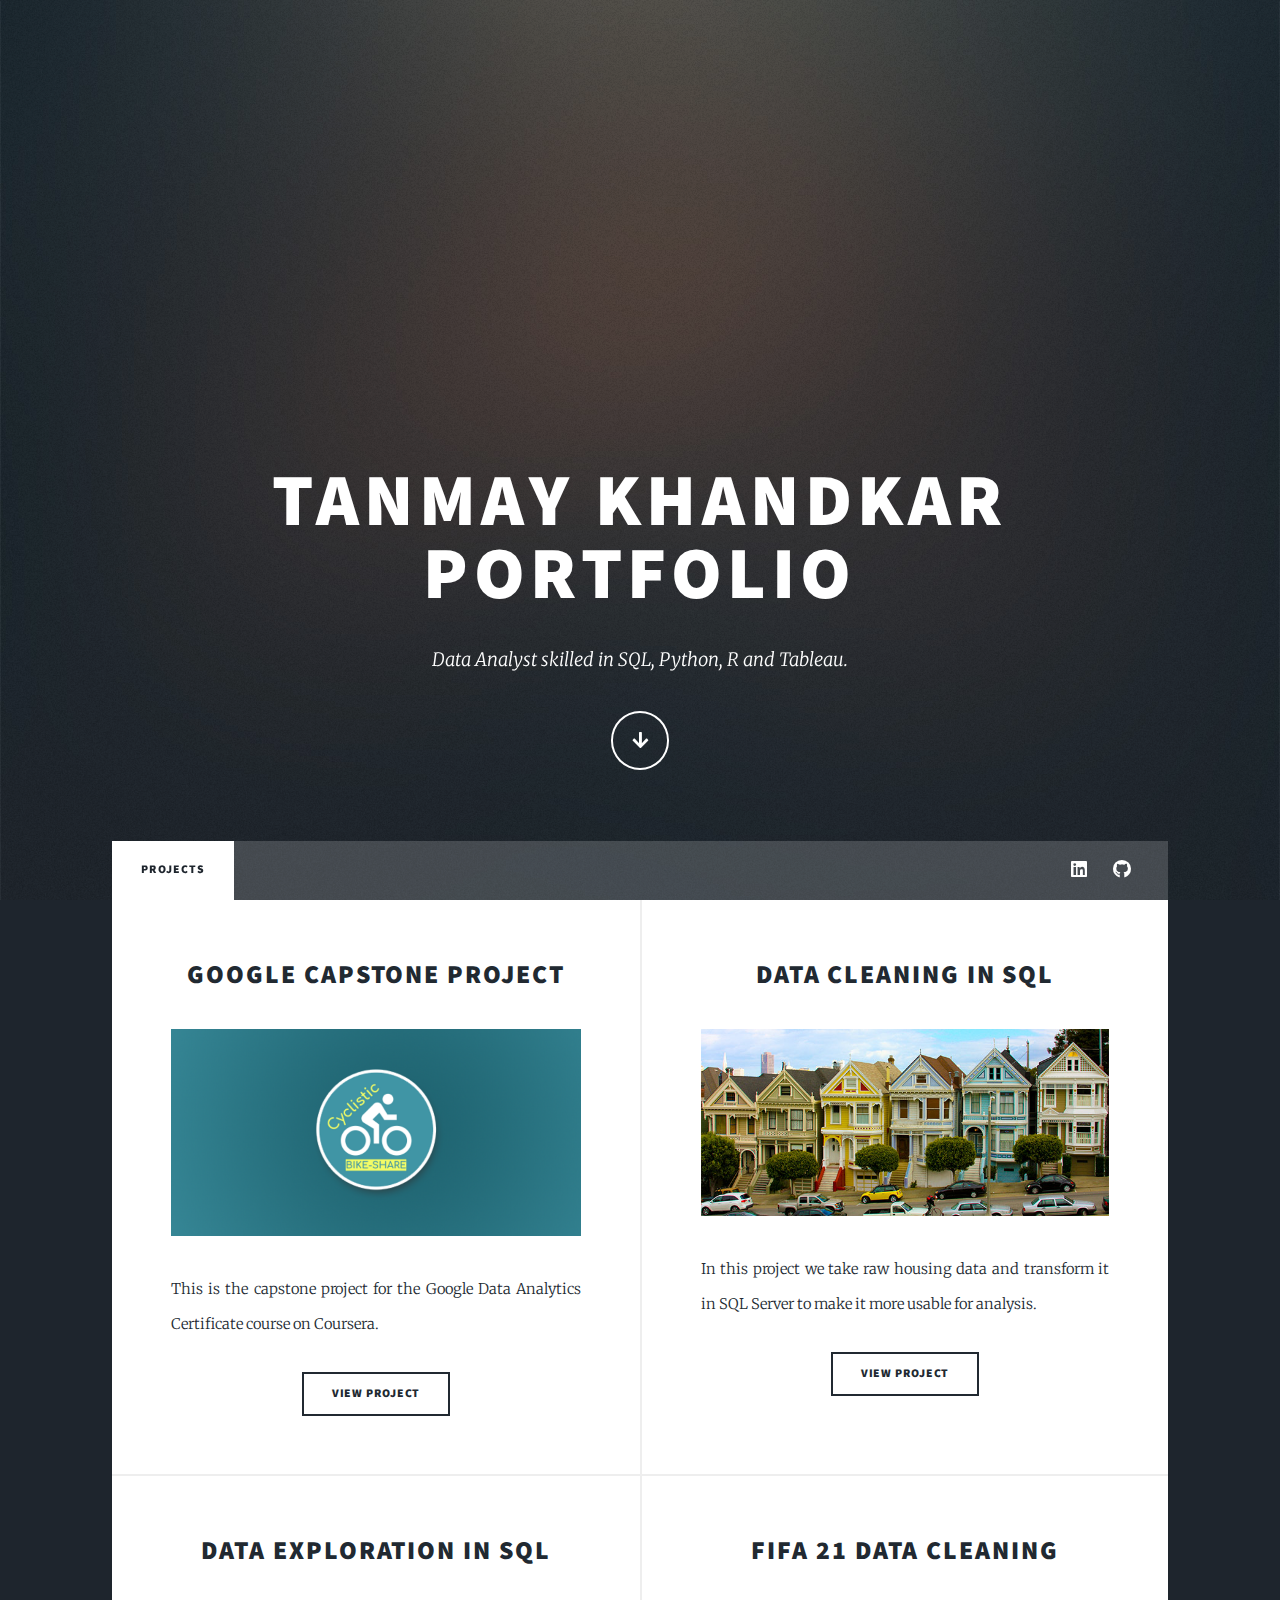
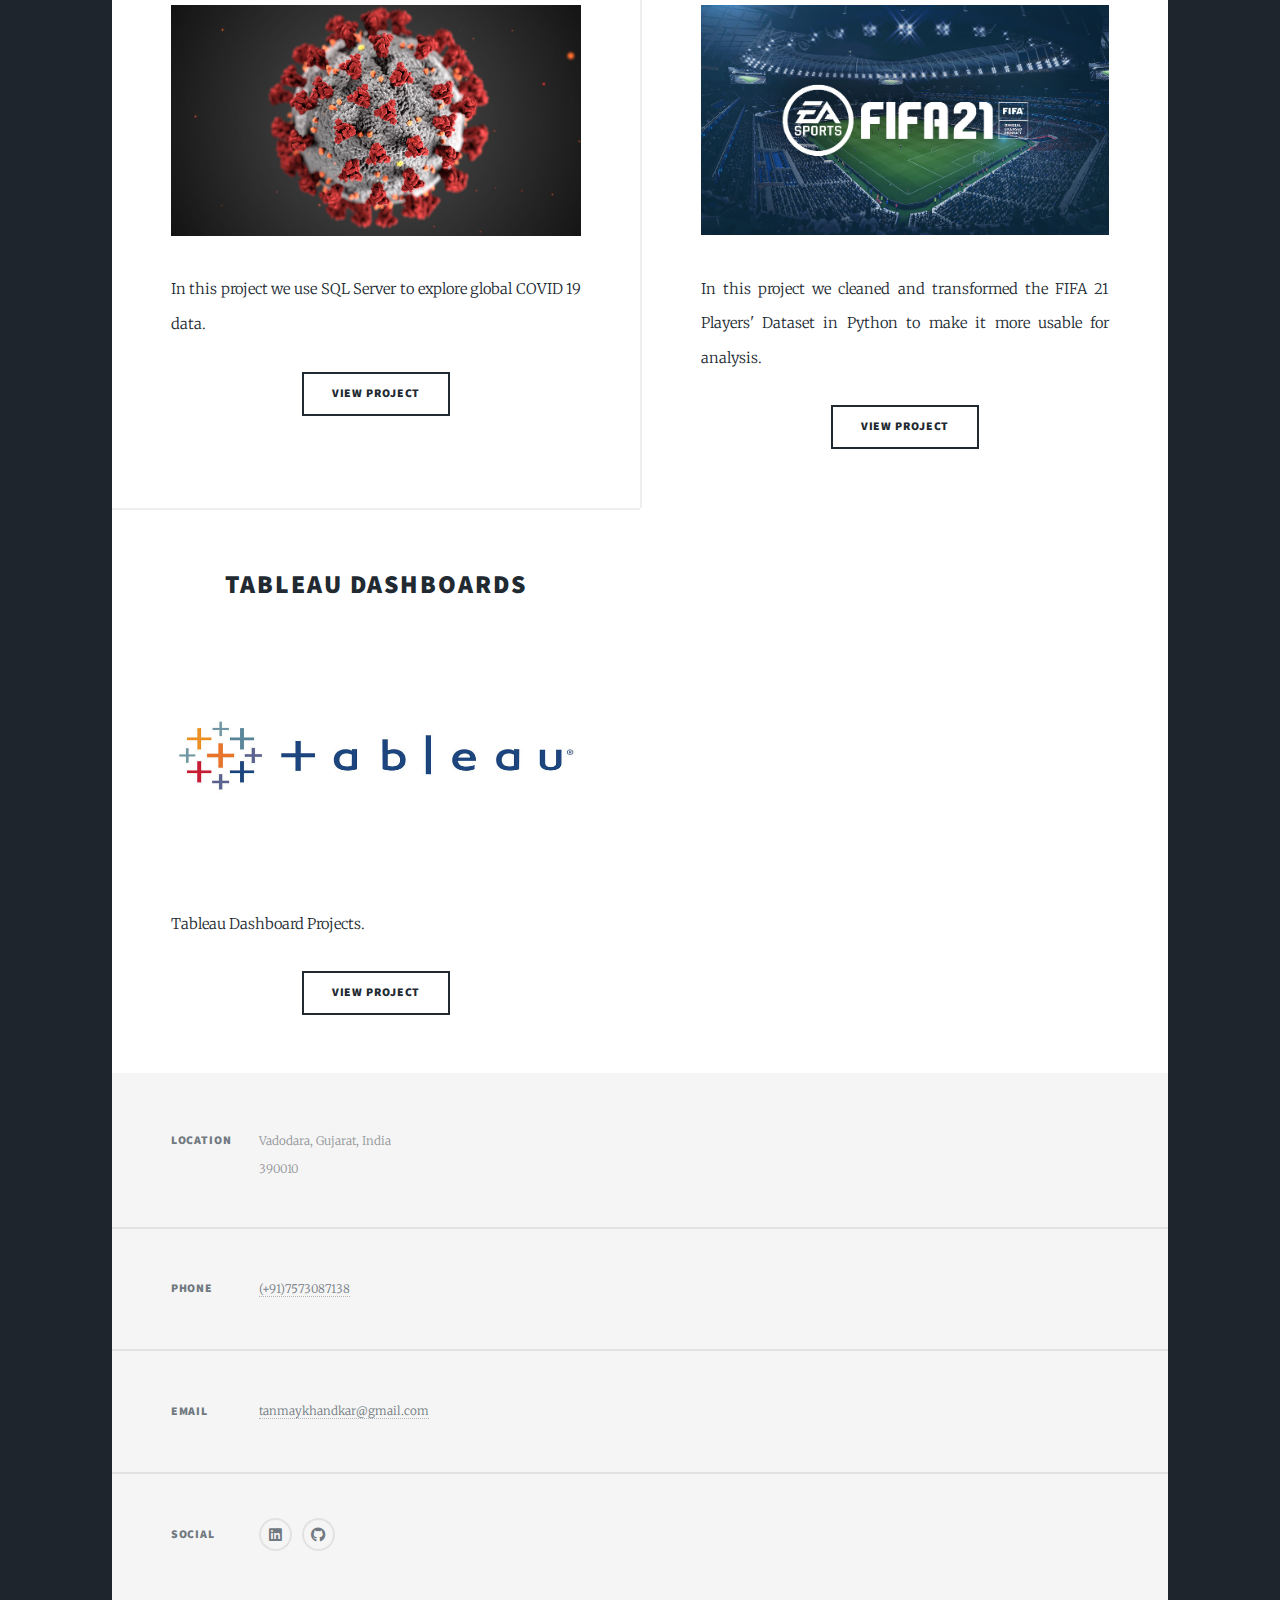
==== commit 82c30fa0: "Added capstone report" ====
--- a/index.html
+++ b/index.html
@@ -75,7 +75,7 @@
 									<a href="#" class="image fit"><img src="images/cyclistic2.png" alt="" /></a>
 									<p>This is the capstone project for the Google Data Analytics Certificate course on Coursera.</p>
 									<ul class="actions special">
-										<li><a href="#" class="button">View Project</a></li>
+										<li><a href="projects/google_capstone/Google_data_analytics_capstone_case_study.html" class="button">View Project</a></li>
 									</ul>
 								</article>
 								<article>
@@ -194,12 +194,7 @@
 								</ul>
 							</section>
 						</section>
-					</footer>
-
-				<!-- Copyright -->
-					<div id="copyright">
-						<ul><li>&copy; Untitled</li><li>Design: <a href="https://html5up.net">HTML5 UP</a></li></ul>
-					</div>
+					</footer>	
 
 			</div>
 
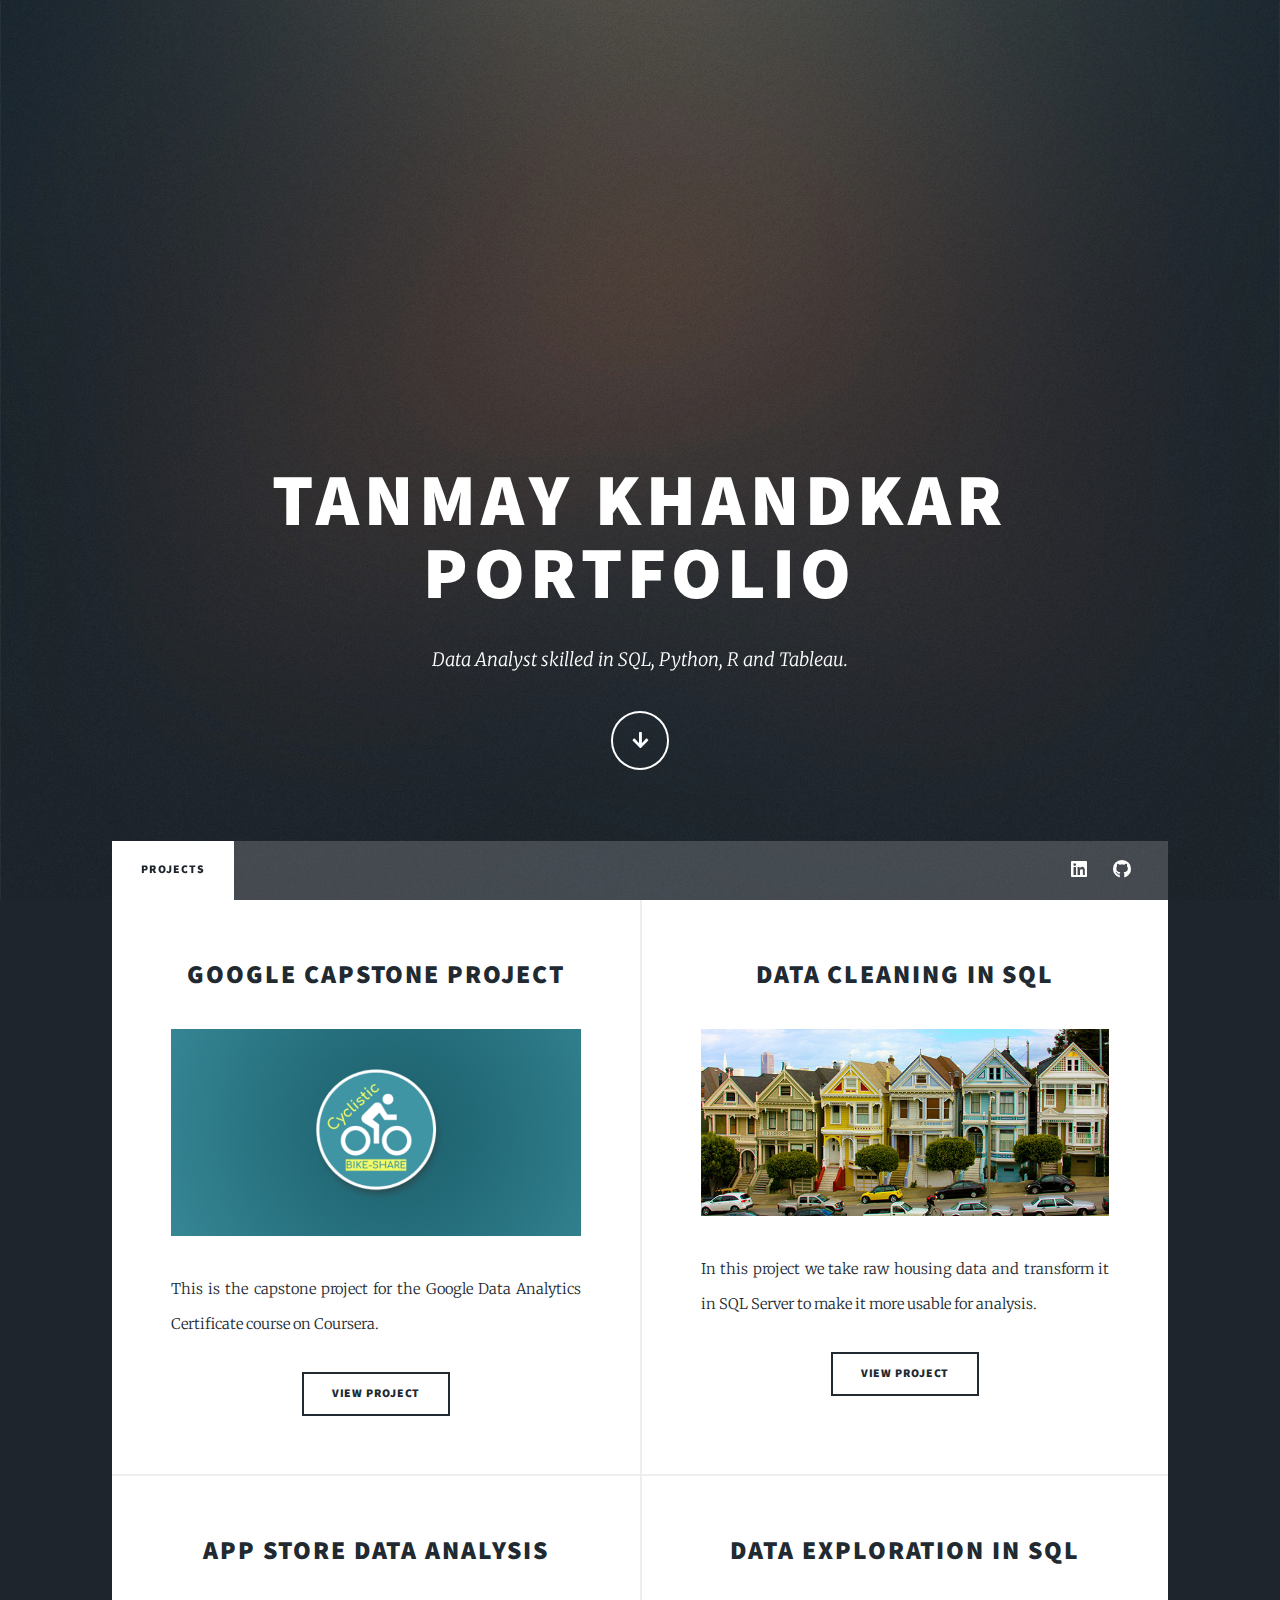
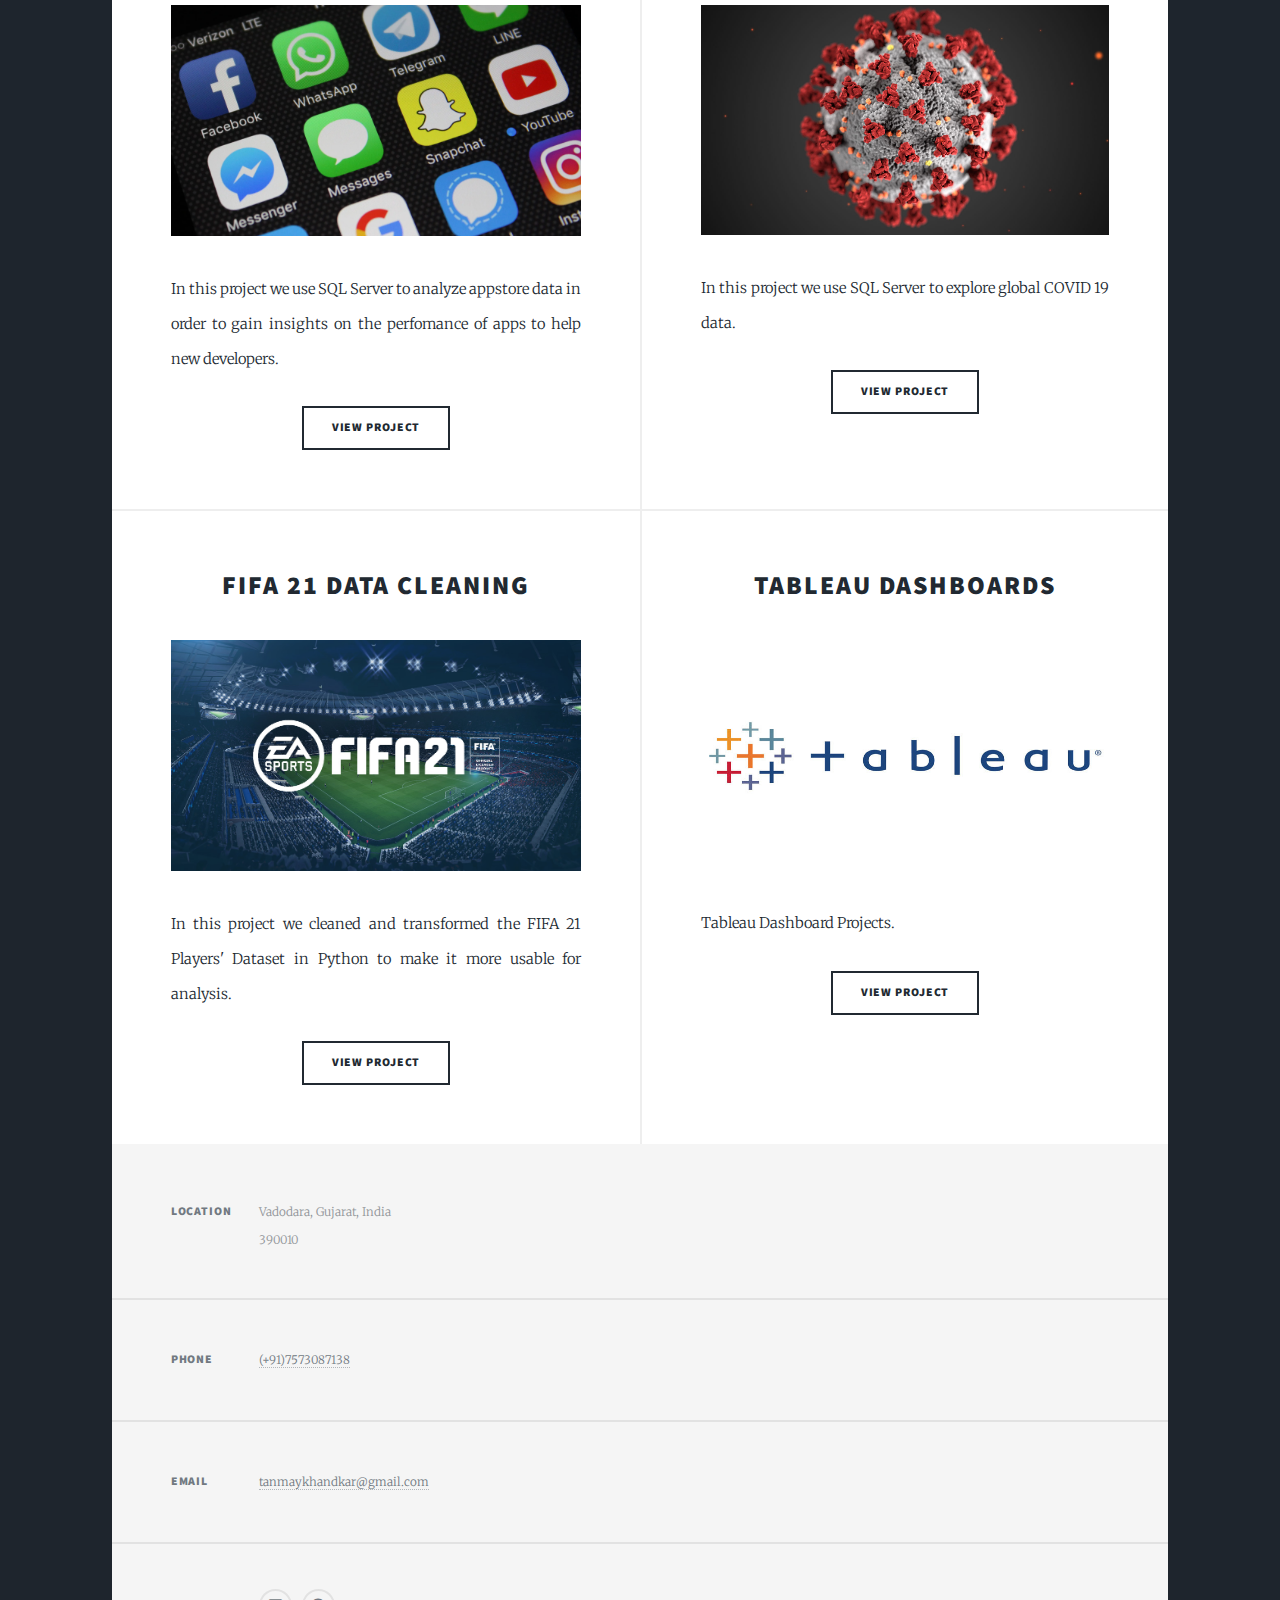
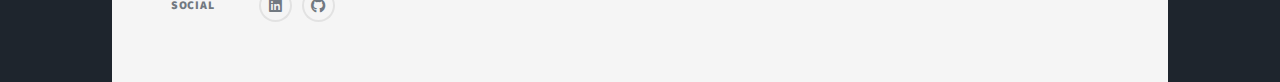
==== commit 4ec2b9b2: "Added appstore project" ====
--- a/index.html
+++ b/index.html
@@ -88,6 +88,18 @@
 									<p>In this project we take raw housing data and transform it in SQL Server to make it more usable for analysis.</p>
 									<ul class="actions special">
 										<li><a href="https://github.com/TanmayKhandkar00/Data-Cleaning-in-SQL" class="button">View Project</a></li>
+									</ul>
+								</article>
+								<article>
+									<header>
+										
+										<h2><a href="#">App Store Data Analysis<br />
+										</a></h2>
+									</header>
+									<a href="#" class="image fit"><img src="images/messaging-apps.webp" alt="" /></a>
+									<p>In this project we use SQL Server to analyze appstore data in order to gain insights on the perfomance of apps to help new developers.</p>
+									<ul class="actions special">
+										<li><a href="https://github.com/TanmayKhandkar00/App-Store-Data-Analysis" class="button">View Project</a></li>
 									</ul>
 								</article>
 								<article>
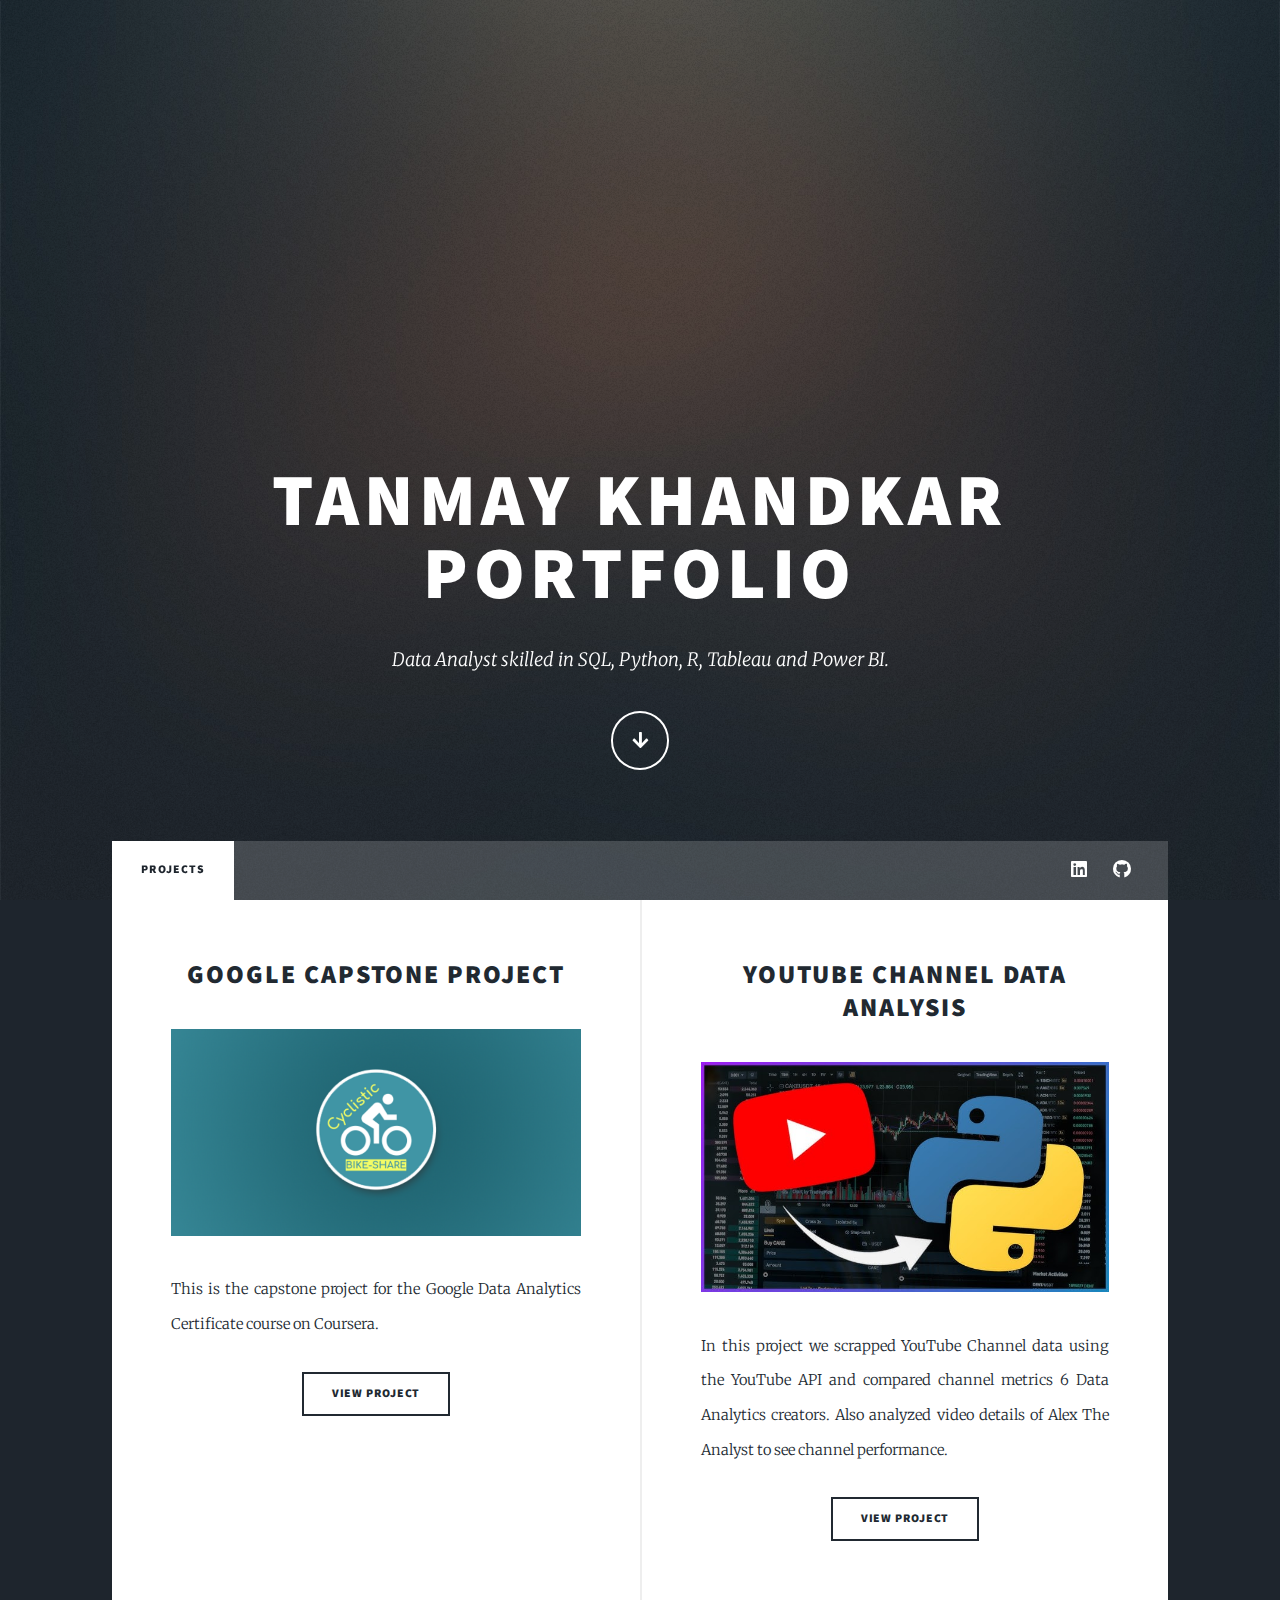
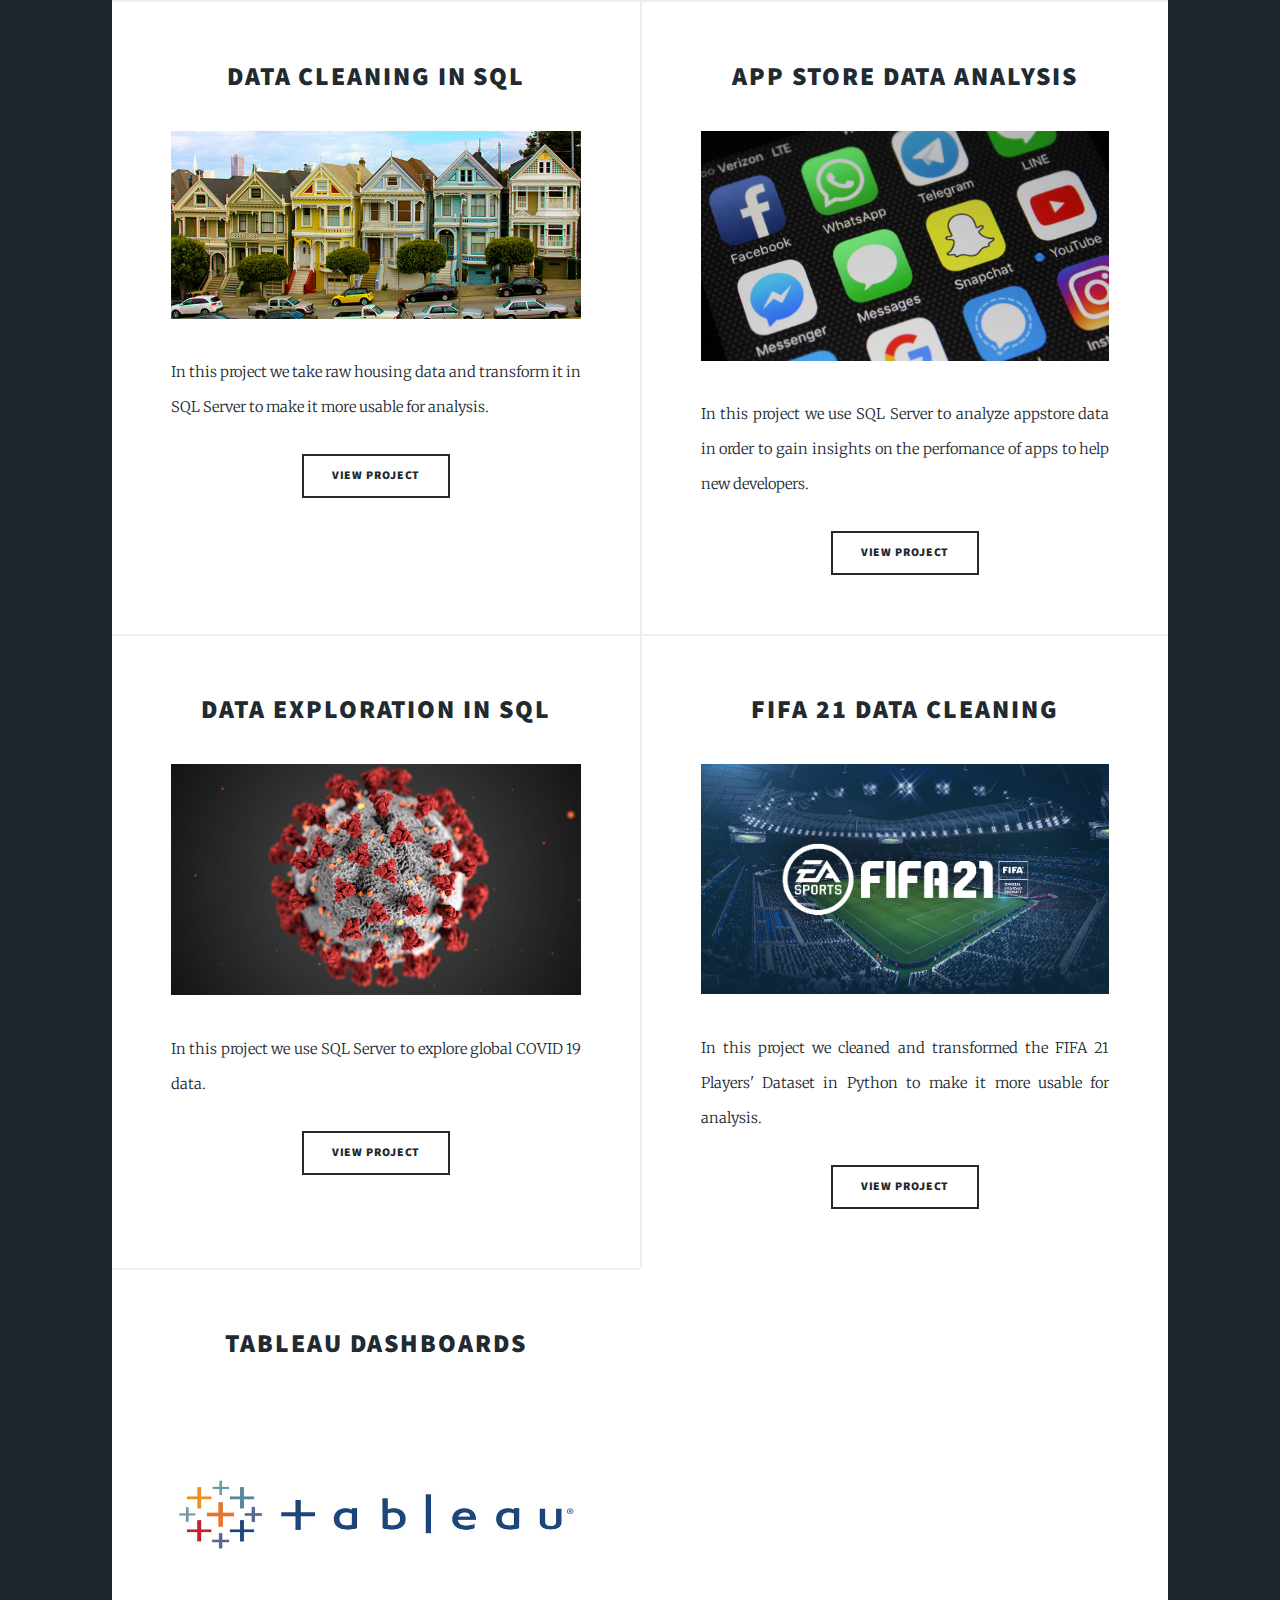
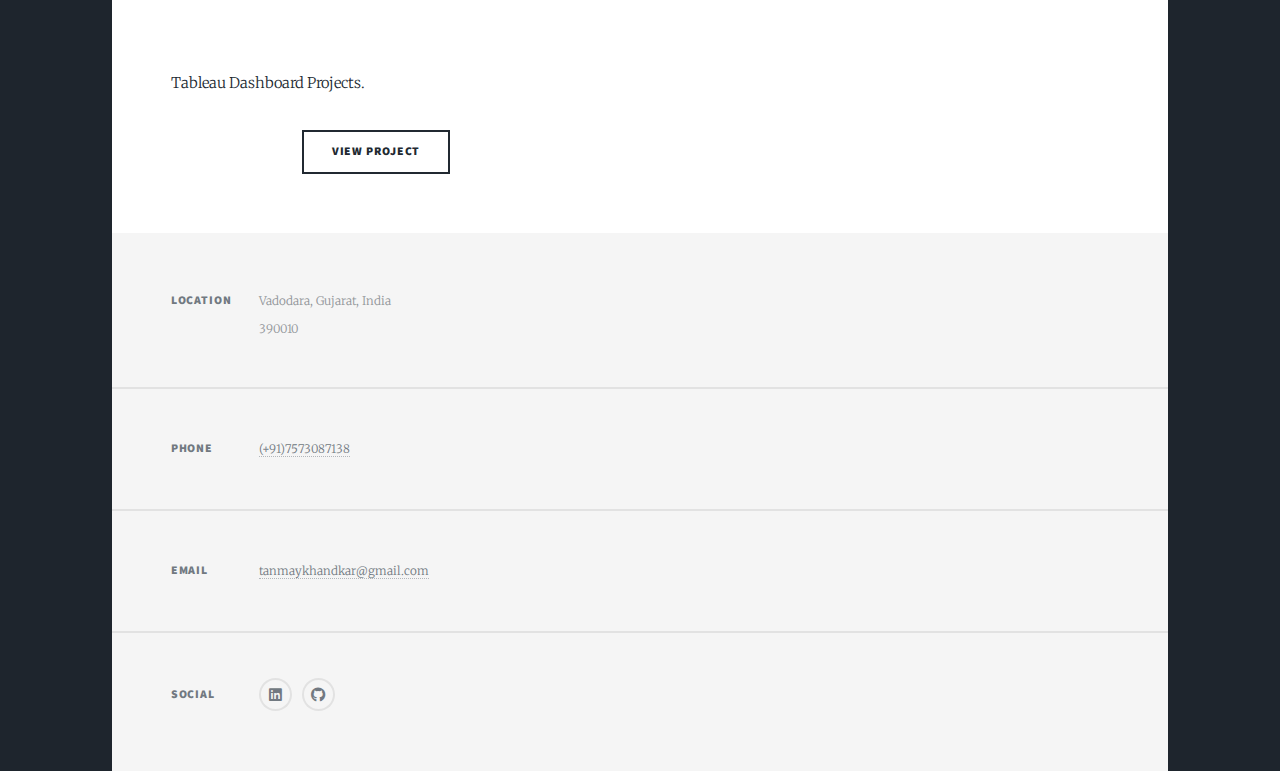
==== commit d66279ec: "Add YT project" ====
--- a/index.html
+++ b/index.html
@@ -22,17 +22,17 @@
 						<h1>Tanmay Khandkar<br />
 							Portfolio
 						</h1>
-						<p>Data Analyst skilled in SQL, Python, R and Tableau. <br />
+						<p>Data Analyst skilled in SQL, Python, R, Tableau and Power BI. <br />
 						</p>
 						<ul class="actions">
-							<li><a href="#header" class="button icon solid solo fa-arrow-down scrolly">Continue</a></li>
+							<li><a href="#nav" class="button icon solid solo fa-arrow-down scrolly">Continue</a></li>
 						</ul>
 					</div>
 
 				<!-- Header -->
-					<header id="header">
+					<!-- <header id="header">
 						<a href="index.html" class="logo">Tanmay The Analyst</a>
-					</header>
+					</header> -->
 
 				<!-- Nav -->
 					<nav id="nav">
@@ -81,6 +81,20 @@
 								<article>
 									<header>
 										
+										<h2><a href="#">YouTube Channel Data Analysis<br />
+										</a></h2>
+									</header>
+									<a href="#" class="image fit"><img src="images/hq720.jpg" alt="" /></a>
+									<p>In this project we scrapped YouTube Channel data using the YouTube API and compared channel metrics 6 Data Analytics creators.
+										Also analyzed video details of Alex The Analyst to see channel performance.
+									</p>
+									<ul class="actions special">
+										<li><a href="https://github.com/TanmayKhandkar00/youtube-channel-data-analysis" class="button">View Project</a></li>
+									</ul>
+								</article>
+								<article>
+									<header>
+										
 										<h2><a href="#">Data Cleaning in SQL<br />
 										</a></h2>
 									</header>
@@ -138,6 +152,7 @@
 										<li><a href="https://public.tableau.com/app/profile/tanmay.khandkar/vizzes" class="button">View Project</a></li>
 									</ul>
 								</article>
+								
 							     
 								<!-- -----------------------Add more projects below----------------------------- -->
 
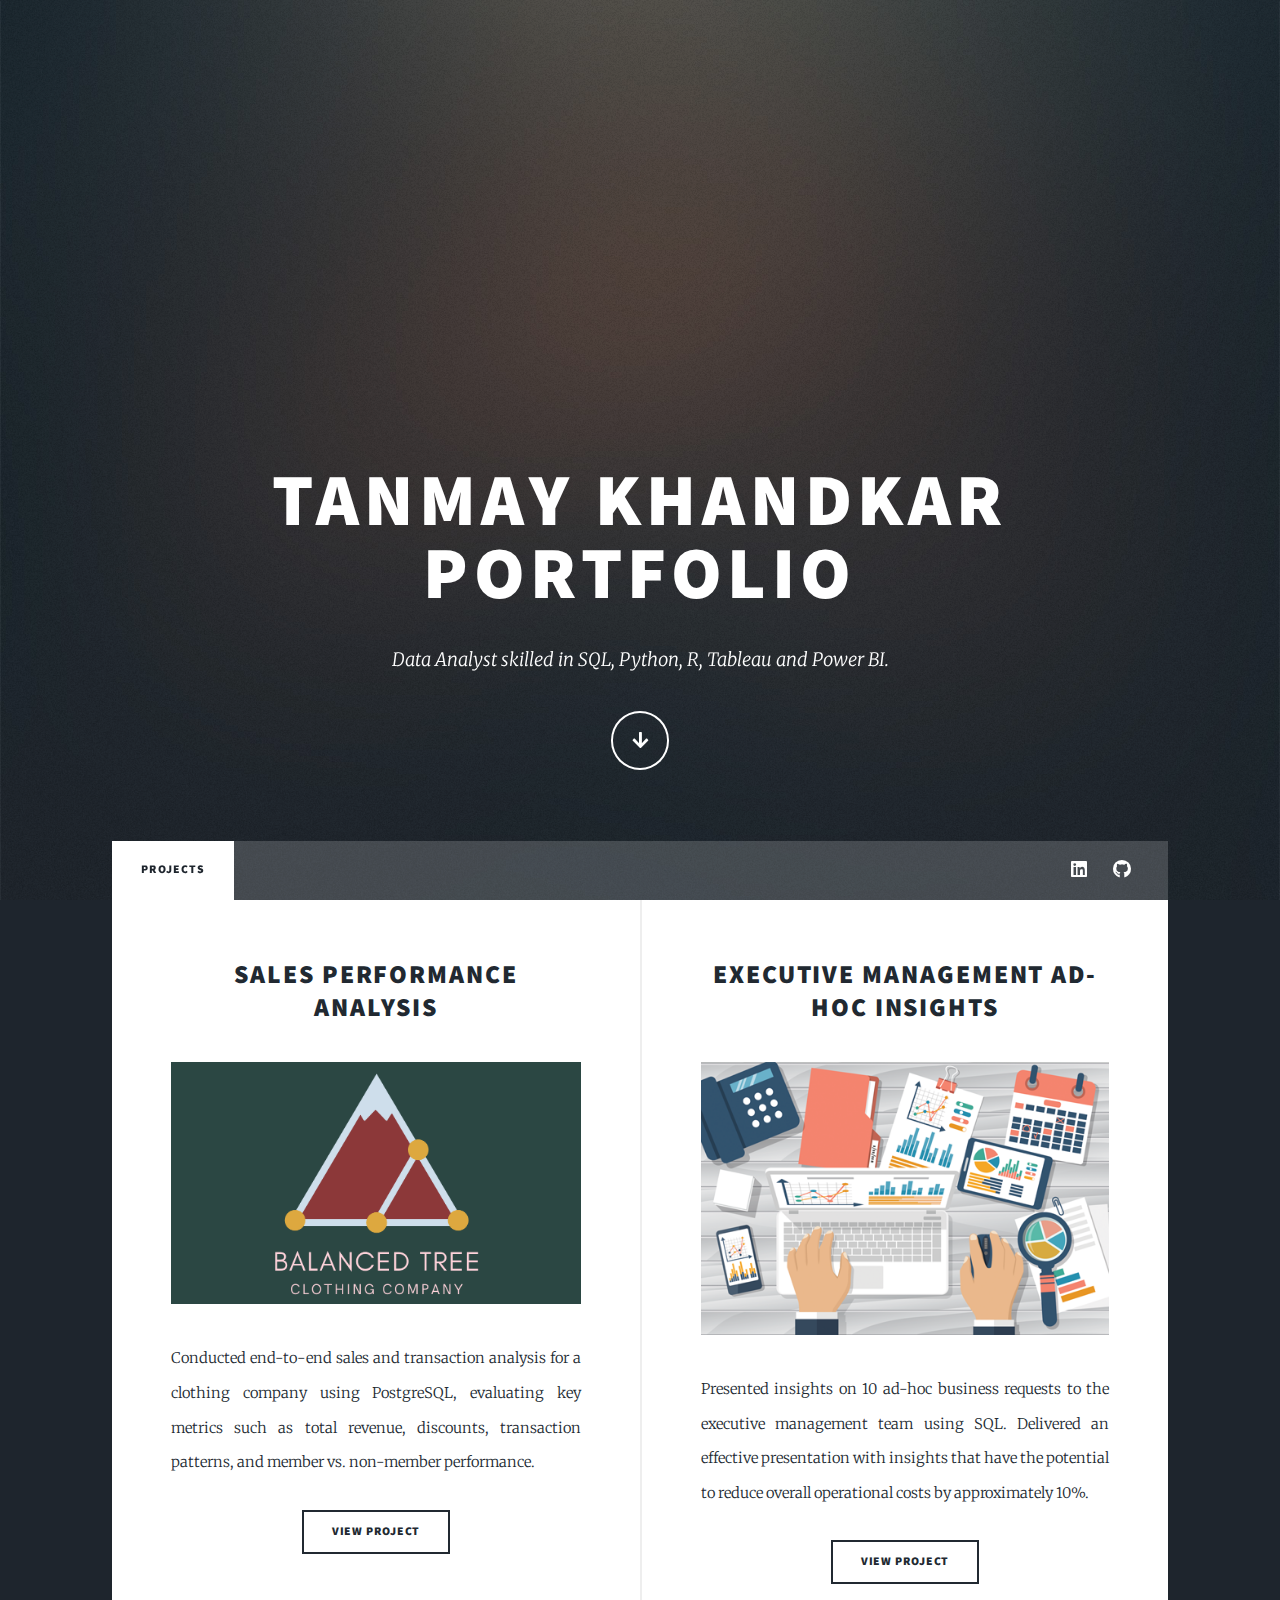
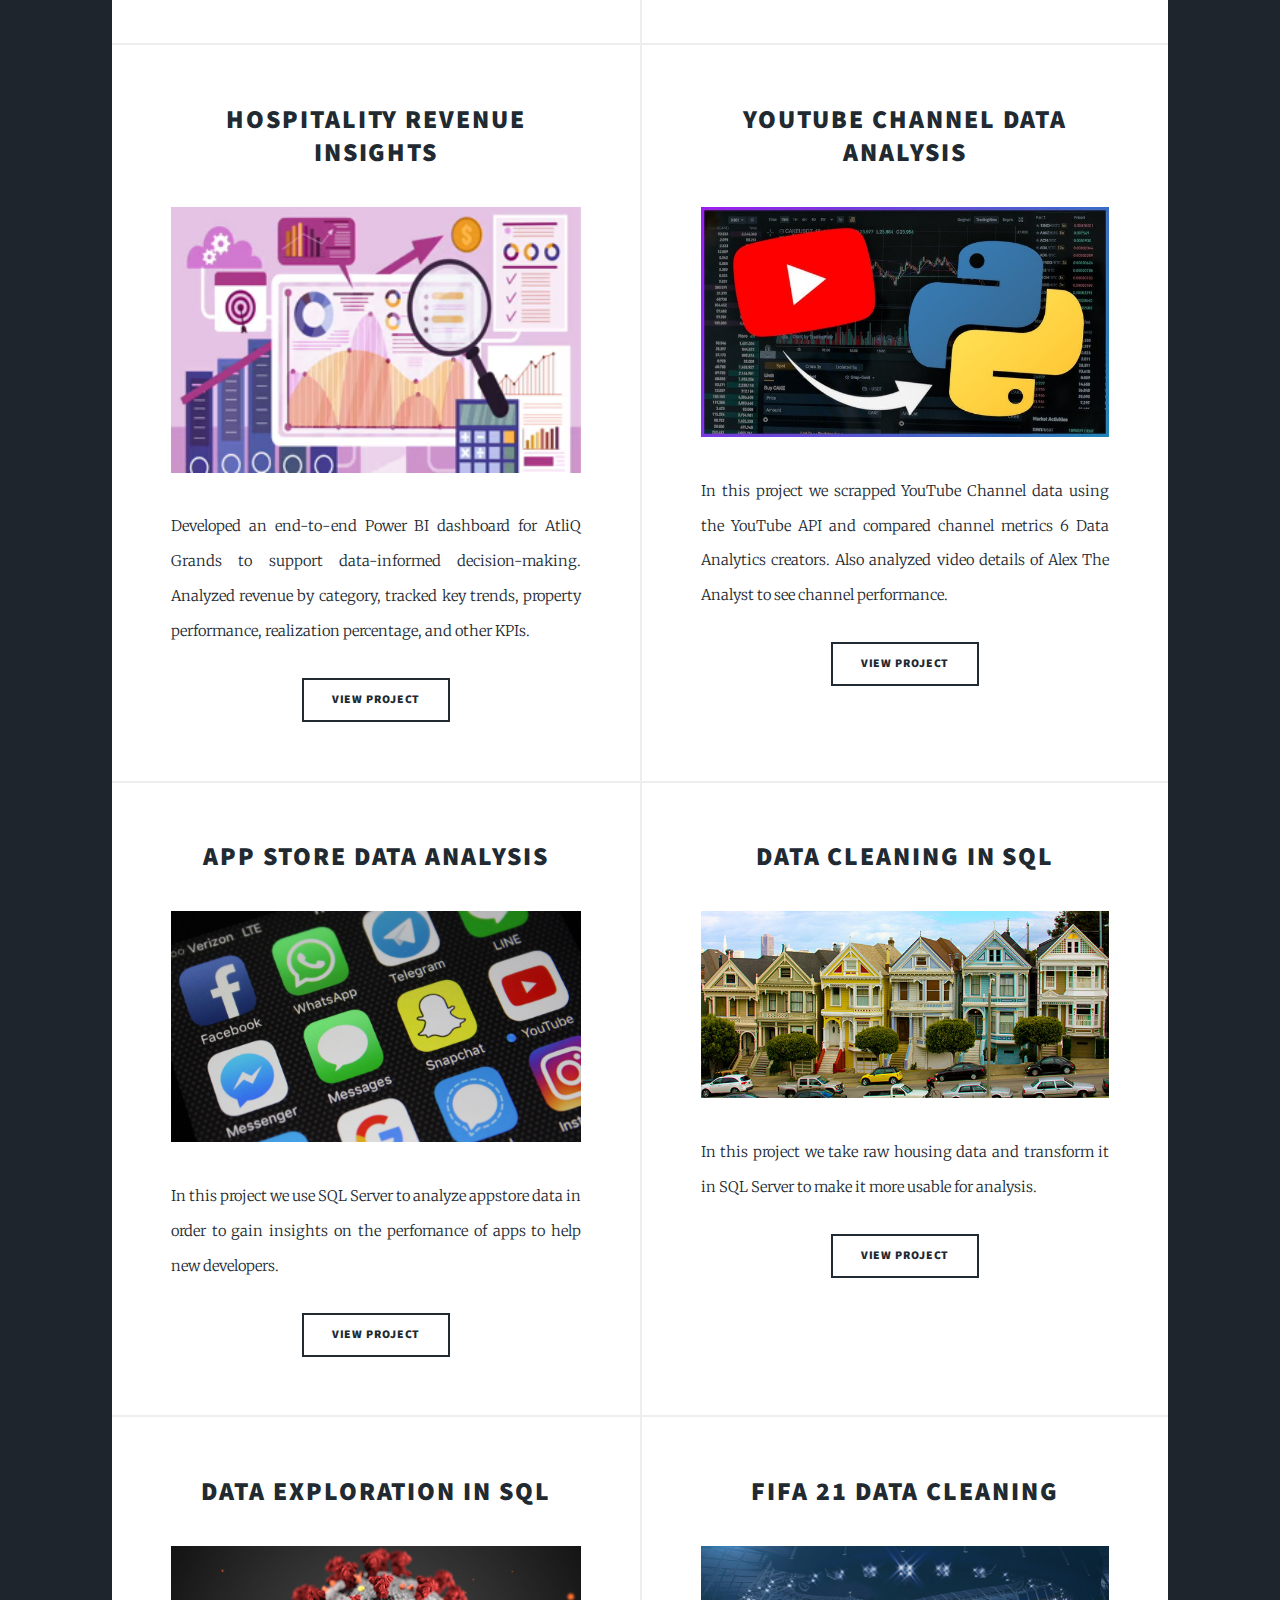
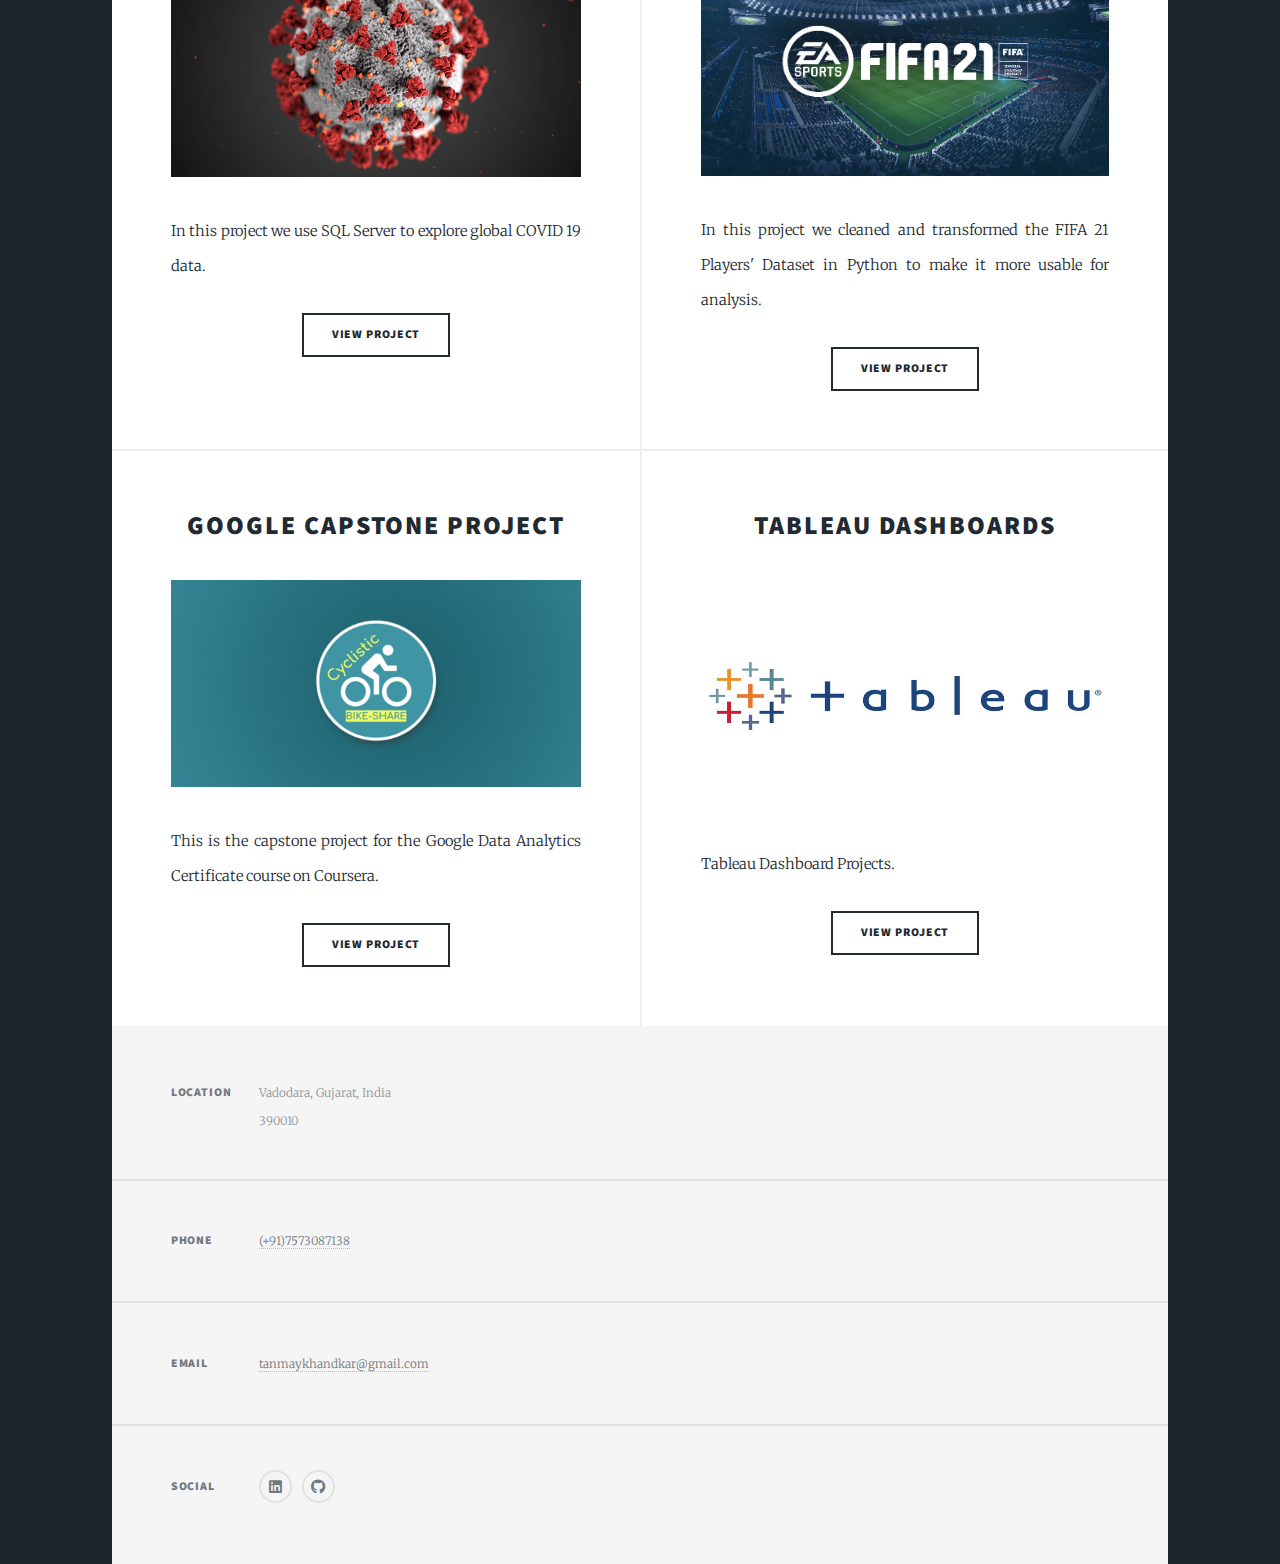
==== commit a99a3f9b: "Add new projects" ====
--- a/index.html
+++ b/index.html
@@ -69,13 +69,42 @@
 								<article>
 									<header>
 										
-										<h2><a href="#">Google Capstone Project<br />
-										</a></h2>
-									</header>
-									<a href="#" class="image fit"><img src="images/cyclistic2.png" alt="" /></a>
-									<p>This is the capstone project for the Google Data Analytics Certificate course on Coursera.</p>
-									<ul class="actions special">
-										<li><a href="projects/google_capstone/Google_data_analytics_capstone_case_study.html" class="button">View Project</a></li>
+										<h2><a href="#">Sales Performance Analysis<br />
+										</a></h2>
+									</header>
+									<a href="#" class="image fit"><img src="images/balanced tree.png" alt="" /></a>
+									<p>Conducted end-to-end sales and transaction analysis for a clothing company using PostgreSQL, evaluating key metrics such as total revenue, 
+										discounts, transaction patterns, and member vs. non-member performance.</p>
+									<ul class="actions special">
+										<li><a href="https://github.com/TanmayKhandkar00/sales-performance-analysis" class="button">View Project</a></li>
+									</ul>
+								</article>
+								<article>
+									<header>
+										
+										<h2><a href="#">Executive Management Ad-hoc Insights<br />
+										</a></h2>
+									</header>
+									<a href="#" class="image fit"><img src="images/adhoc.png" alt="" /></a>
+									<p>Presented insights on 10 ad-hoc business requests to the executive management team using SQL.
+										Delivered an effective presentation with insights that have the potential to reduce overall operational costs by approximately 10%.
+										</p>
+									<ul class="actions special">
+										<li><a href="https://github.com/TanmayKhandkar00/consumer-goods-ad-hoc-insights" class="button">View Project</a></li>
+									</ul>
+								</article>
+								<article>
+									<header>
+										
+										<h2><a href="#">Hospitality Revenue Insights<br />
+										</a></h2>
+									</header>
+									<a href="#" class="image fit"><img src="images/hospitality.png" alt="" /></a>
+									<p>Developed an end-to-end Power BI dashboard for AtliQ Grands to support data-informed decision-making.
+										Analyzed revenue by category, tracked key trends, property performance, realization percentage, and other KPIs.										
+										</p>
+									<ul class="actions special">
+										<li><a href="https://github.com/TanmayKhandkar00/hospitality-revenue-analysis" class="button">View Project</a></li>
 									</ul>
 								</article>
 								<article>
@@ -95,6 +124,18 @@
 								<article>
 									<header>
 										
+										<h2><a href="#">App Store Data Analysis<br />
+										</a></h2>
+									</header>
+									<a href="#" class="image fit"><img src="images/messaging-apps.webp" alt="" /></a>
+									<p>In this project we use SQL Server to analyze appstore data in order to gain insights on the perfomance of apps to help new developers.</p>
+									<ul class="actions special">
+										<li><a href="https://github.com/TanmayKhandkar00/App-Store-Data-Analysis" class="button">View Project</a></li>
+									</ul>
+								</article>
+								<article>
+									<header>
+										
 										<h2><a href="#">Data Cleaning in SQL<br />
 										</a></h2>
 									</header>
@@ -104,18 +145,7 @@
 										<li><a href="https://github.com/TanmayKhandkar00/Data-Cleaning-in-SQL" class="button">View Project</a></li>
 									</ul>
 								</article>
-								<article>
-									<header>
-										
-										<h2><a href="#">App Store Data Analysis<br />
-										</a></h2>
-									</header>
-									<a href="#" class="image fit"><img src="images/messaging-apps.webp" alt="" /></a>
-									<p>In this project we use SQL Server to analyze appstore data in order to gain insights on the perfomance of apps to help new developers.</p>
-									<ul class="actions special">
-										<li><a href="https://github.com/TanmayKhandkar00/App-Store-Data-Analysis" class="button">View Project</a></li>
-									</ul>
-								</article>
+								
 								<article>
 									<header>
 										
@@ -138,6 +168,18 @@
 									<p>In this project we cleaned and transformed the FIFA 21 Players' Dataset in Python to make it more usable for analysis.</p>
 									<ul class="actions special">
 										<li><a href="https://github.com/TanmayKhandkar00/FIFA-21-Data-Cleaning-Project-in-Python" class="button">View Project</a></li>
+									</ul>
+								</article>
+								<article>
+									<header>
+										
+										<h2><a href="#">Google Capstone Project<br />
+										</a></h2>
+									</header>
+									<a href="#" class="image fit"><img src="images/cyclistic2.png" alt="" /></a>
+									<p>This is the capstone project for the Google Data Analytics Certificate course on Coursera.</p>
+									<ul class="actions special">
+										<li><a href="projects/google_capstone/Google_data_analytics_capstone_case_study.html" class="button">View Project</a></li>
 									</ul>
 								</article>
 								<article>
